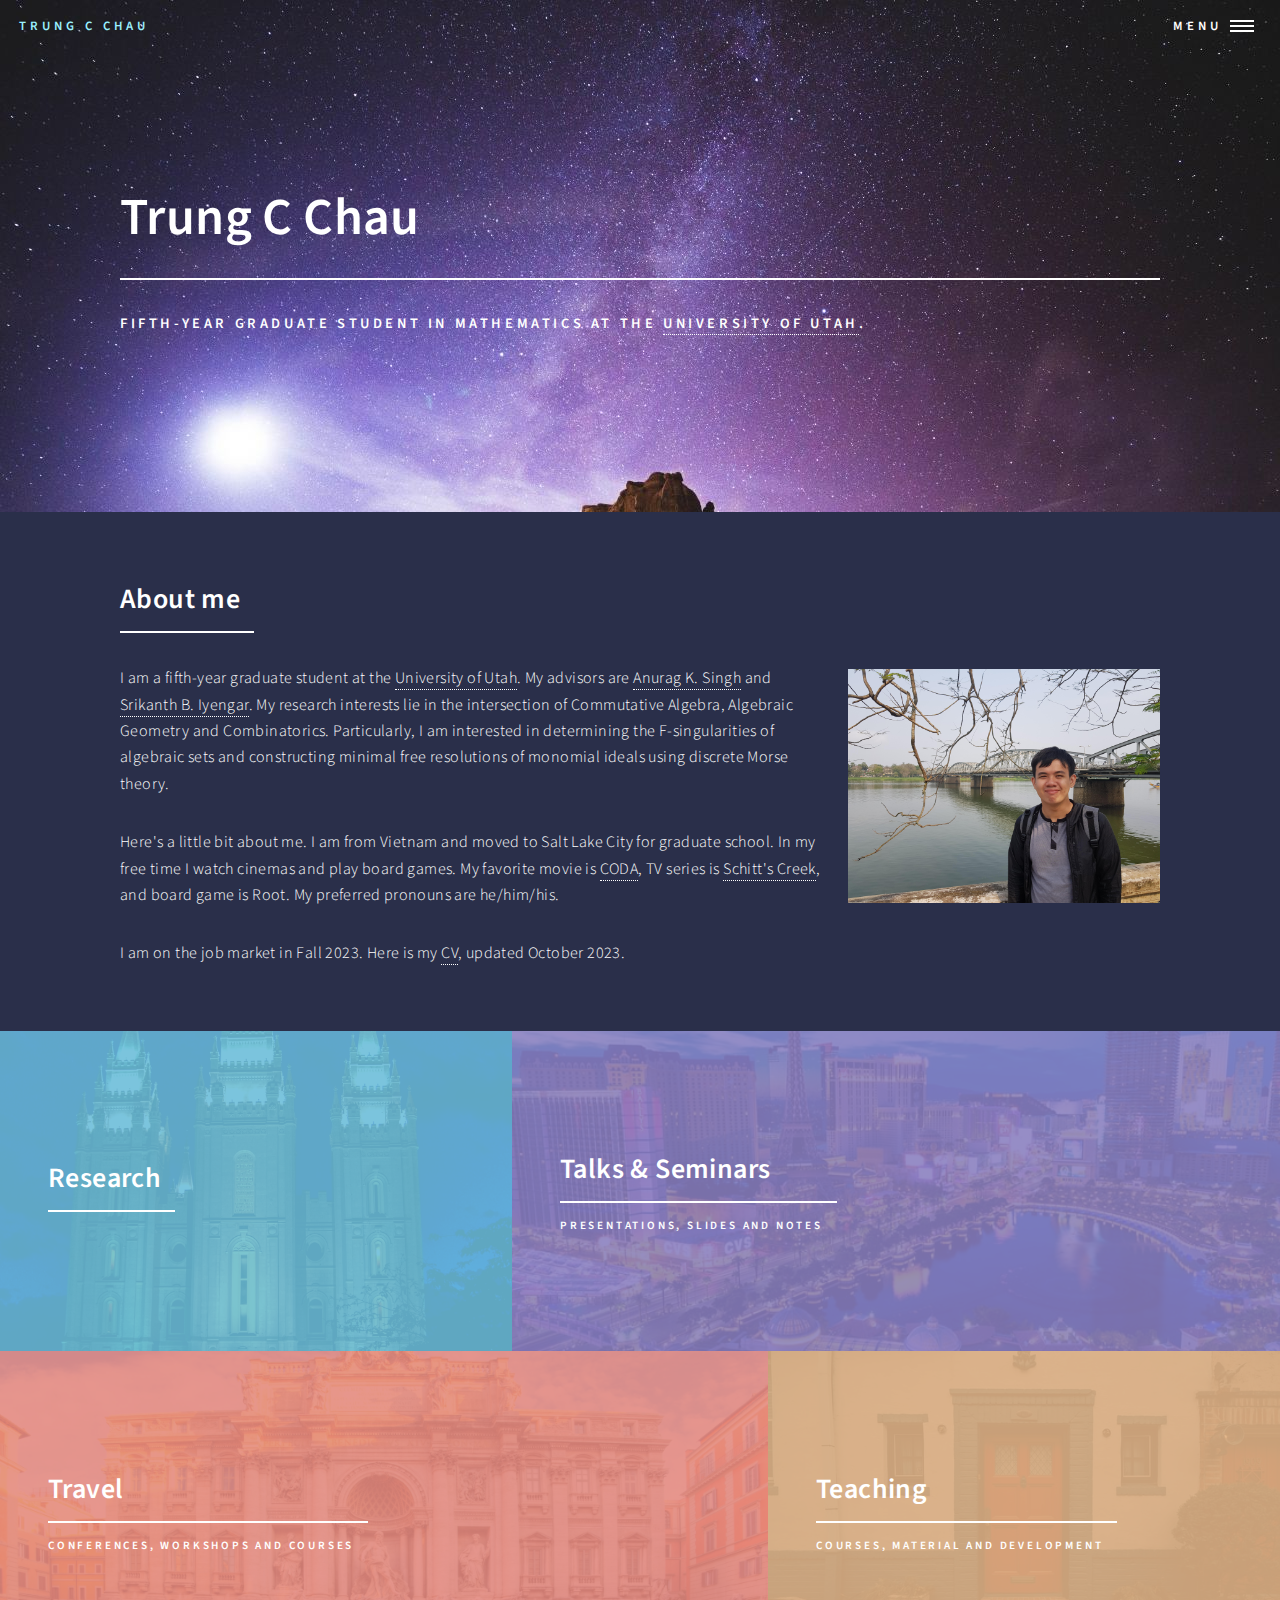
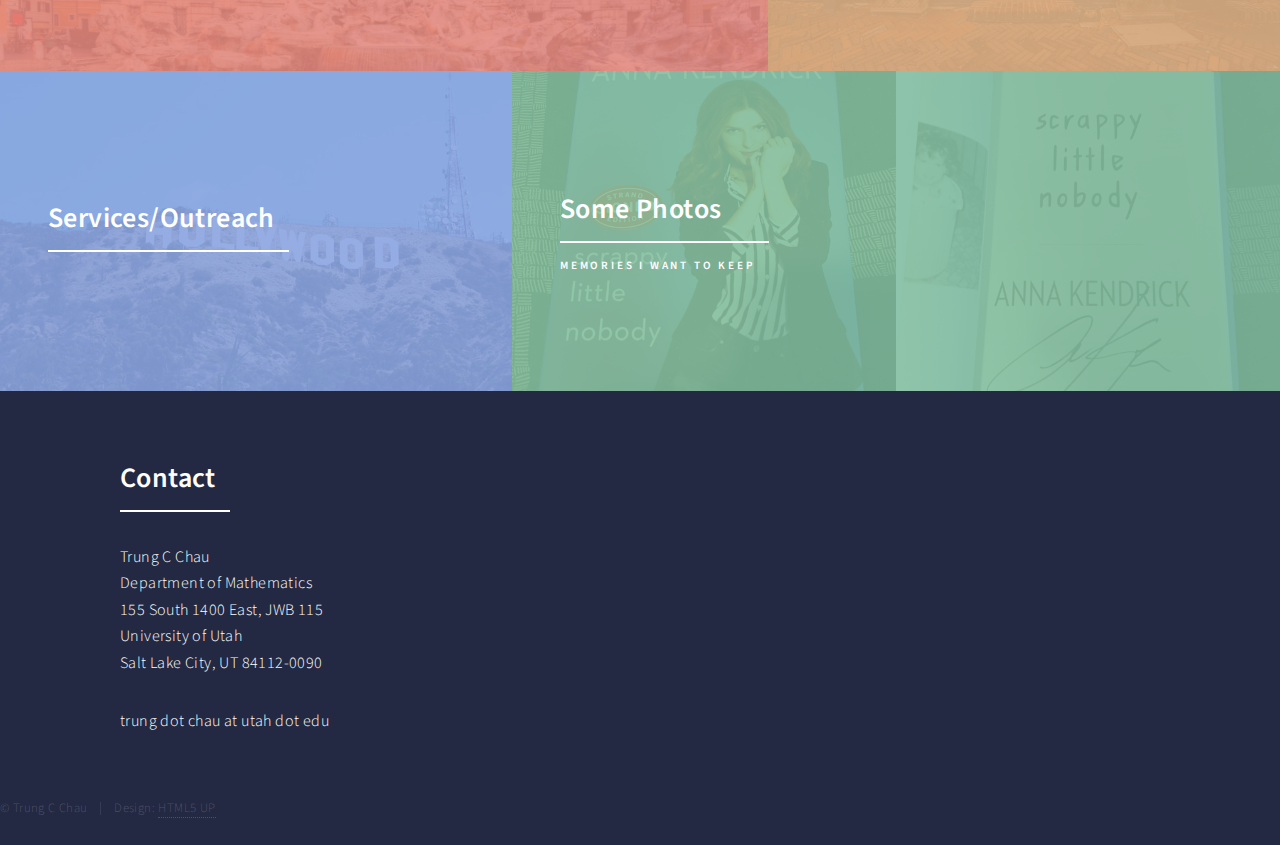
==== index.html @ 4a9779ac "added public_html" ====
<!DOCTYPE HTML>
<!--
	TRUNG C CHAU
	html5up.net | @ajlkn
	Free for personal and commercial use under the CCA 3.0 license (html5up.net/license)
-->
<html>
	<head>
		<title>Trung C Chau</title>
		<meta charset="utf-8" />
		<meta name="viewport" content="width=device-width, initial-scale=1, user-scalable=no" />
		<link rel="stylesheet" href="assets/css/main.css" />
		<noscript><link rel="stylesheet" href="assets/css/noscript.css" /></noscript>
	</head>
	<body class="is-preload">

		<!-- Wrapper -->
			<div id="wrapper">

				<!-- Header -->
					<header id="header" class="alt">
						<a href="index.html" class="logo">Trung C Chau</a>
						<nav>
							<a href="#menu">Menu</a>
						</nav>
					</header>

				<!-- Menu -->
					<nav id="menu">
						<ul class="links">
							<li><a href="index.html">About me</a></li>
							<li><a href="research.html">Research</a></li>
							<li><a href="talks.html">Talks & Seminars</a></li>
							<li><a href="travel.html">Travel</a></li>
							<li><a href="teaching.html">Teaching</a></li>
							<li><a href="services.html">Services/Outreach</a></li>
							<li><a href="life.html">Some Photos</a></li>
					</nav>

				<!-- Banner -->
				<!-- Note: The "styleN" class below should match that of the header element. -->
					<section id="banner">
						<div class="inner">
							<span class="image">
								<img src="images/banner.jpg" alt="" />
							</span>
							<header class="major">
								<h1>Trung C Chau</h1>
							</header>
							<div class="content">
								<p><strong>Fifth-year graduate student in Mathematics at the <a href="http://math.utah.edu">University of Utah</a></strong>.</p>
							</div>
						</div>
					</section>

				<!-- Main -->
					<div id="main">
						<!-- Two -->
							<section id="two">
								<div class="inner">
									<header class="major">
										<h2>About me</h2>
									</header>
											

<p><span class="image right"><img src="images/trung.jpg" alt="" /></span>I am a fifth-year graduate student at the <a href="http://www.math.utah.edu/">University of Utah</a>. My advisors are <a href="http://www.math.utah.edu/~singh">Anurag K. Singh</a> and <a href="http://www.math.utah.edu/~iyengar">Srikanth B. Iyengar</a>. My research interests lie in the intersection of Commutative Algebra, Algebraic Geometry and Combinatorics. Particularly, I am interested in determining the F-singularities of algebraic sets and constructing minimal free resolutions of monomial ideals using discrete Morse theory.
</p>

<p>Here's a little bit about me. I am from Vietnam and moved to Salt Lake City for graduate school. In my free time I watch cinemas and play board games. My favorite movie is <a href="https://www.imdb.com/title/tt10366460/?ref_=nv_sr_srsg_0_tt_8_nm_0_q_coda ">CODA</a>, TV series is <a href="https://www.imdb.com/title/tt3526078/?ref_=nv_sr_srsg_0_tt_5_nm_3_q_schitt">Schitt's Creek</a>, and board game is Root. My preferred pronouns are he/him/his. </p>

<p>I am on the job market in Fall 2023. Here is my <a href="files/CV.pdf">CV</a>, updated October 2023.	</p>

	

								</div>
							</section>

					</div>

						<!-- One -->
							<section id="one" class="tiles">

								<article>
									<span class="image">
										<img src="images/b2.jfif" alt="" />
									</span>
									<header class="major">
										<h3><a href="research.html" class="link">Research</a></h3>
										
									</header>
								</article>
								<article>
									<span class="image">
										<img src="images/vegas.jfif" alt="" />
									</span>
									<header class="major">
										<h3><a href="talks.html" class="link">Talks & Seminars</a></h3>
										<p>Presentations, Slides and Notes</p>
									</header>
								</article>
								<article>
									<span class="image">
										<img src="images/b1.jpg" alt="" />
									</span>
									<header class="major">
										<h3><a href="travel.html" class="link">Travel</a></h3>
										<p>Conferences, Workshops and Courses</p>
									</header>
								</article>
								<article>
									<span class="image">
										<img src="images/phila.jfif" alt="" />
									</span>
									<header class="major">
										<h3><a href="teaching.html" class="link">Teaching</a></h3>
										<p>Courses, Material and development</p>
									</header>
								</article>
								<article>
									<span class="image">
										<img src="images/hollywood.jfif" alt="" />
									</span>
									<header class="major">
										<h3><a href="services.html" class="link">Services/Outreach</a></h3>
										<p></p>
									</header>
								</article>
								<article>
									<span class="image">
										<img src="images/anna.jpg" alt="" />
									</span>
									<header class="major">
										<h3><a href="life.html" class="link">Some Photos</a></h3>
										<p>Memories I want to keep</p>
									</header>
								</article>
							</section>


				<!-- Contact -->
					<section id="two">
							<div class="inner">
								<header class="major">
									<h2>Contact</h2>
								</header>
								<p>Trung C Chau<br>Department of Mathematics<br>155 South 1400 East, JWB 115<br>University of Utah<br>Salt Lake City, UT 84112-0090</p><p>trung dot chau at utah dot edu</p>				
							</div>
					</section>

					</div>

				<!-- Footer -->
					<footer id="footer">
						<div class="inner">
							<ul class="copyright">
								<li>&copy; Trung C Chau</li><li>Design: <a href="https://html5up.net">HTML5 UP</a></li>
							</ul>
						</div>
					</footer>

			</div>

		<!-- Scripts -->
			<script src="assets/js/jquery.min.js"></script>
			<script src="assets/js/jquery.scrolly.min.js"></script>
			<script src="assets/js/jquery.scrollex.min.js"></script>
			<script src="assets/js/browser.min.js"></script>
			<script src="assets/js/breakpoints.min.js"></script>
			<script src="assets/js/util.js"></script>
			<script src="assets/js/main.js"></script>

	</body>
</html>
---- assets/css/main.css ----
@import url(fontawesome-all.min.css);
@import url("https://fonts.googleapis.com/css?family=Source+Sans+Pro:300,300italic,600,600italic");

/*
	Forty by HTML5 UP
	html5up.net | @ajlkn
	Free for personal and commercial use under the CCA 3.0 license (html5up.net/license)
*/

html, body, div, span, applet, object,
iframe, h1, h2, h3, h4, h5, h6, p, blockquote,
pre, a, abbr, acronym, address, big, cite,
code, del, dfn, em, img, ins, kbd, q, s, samp,
small, strike, strong, sub, sup, tt, var, b,
u, i, center, dl, dt, dd, ol, ul, li, fieldset,
form, label, legend, table, caption, tbody,
tfoot, thead, tr, th, td, article, aside,
canvas, details, embed, figure, figcaption,
footer, header, hgroup, menu, nav, output, ruby,
section, summary, time, mark, audio, video {
	margin: 0;
	padding: 0;
	border: 0;
	font-size: 100%;
	font: inherit;
	vertical-align: baseline;}

article, aside, details, figcaption, figure,
footer, header, hgroup, menu, nav, section {
	display: block;}

figure {
margin: 0 4em 0em 0em;
    text-align: center;
display: inline-block;

}

body {
	line-height: 1;
}

ol, ul {
	list-style: none;
}

blockquote, q {
	quotes: none;
}

	blockquote:before, blockquote:after, q:before, q:after {
		content: '';
		content: none;
	}

table {
	border-collapse: collapse;
	border-spacing: 0;
}

body {
	-webkit-text-size-adjust: none;
}

mark {
	background-color: transparent;
	color: inherit;
}

input::-moz-focus-inner {
	border: 0;
	padding: 0;
}

input, select, textarea {
	-moz-appearance: none;
	-webkit-appearance: none;
	-ms-appearance: none;
	appearance: none;
}

/* Basic */

	@-ms-viewport {
		width: device-width;
	}

	body {
		-ms-overflow-style: scrollbar;
	}

	@media screen and (max-width: 480px) {

		html, body {
			min-width: 320px;
		}

	}

	html {
		box-sizing: border-box;
	}

	*, *:before, *:after {
		box-sizing: inherit;
	}

	body {
		background: #242943;
	}

		body.is-preload *, body.is-preload *:before, body.is-preload *:after {
			-moz-animation: none !important;
			-webkit-animation: none !important;
			-ms-animation: none !important;
			animation: none !important;
			-moz-transition: none !important;
			-webkit-transition: none !important;
			-ms-transition: none !important;
			transition: none !important;
		}

/* Type */

	body, input, select, textarea {
		color: #ffffff;
		font-family: "Source Sans Pro", Helvetica, sans-serif;
		font-size: 17pt;
		font-weight: 300;
		letter-spacing: 0.025em;
		line-height: 1.65;
	}

		@media screen and (max-width: 1680px) {

			body, input, select, textarea {
				font-size: 14pt;
			}

		}

		@media screen and (max-width: 1280px) {

			body, input, select, textarea {
				font-size: 12pt;
			}

		}

		@media screen and (max-width: 360px) {

			body, input, select, textarea {
				font-size: 11pt;
			}

		}

	a {
		-moz-transition: color 0.2s ease-in-out, border-bottom-color 0.2s ease-in-out;
		-webkit-transition: color 0.2s ease-in-out, border-bottom-color 0.2s ease-in-out;
		-ms-transition: color 0.2s ease-in-out, border-bottom-color 0.2s ease-in-out;
		transition: color 0.2s ease-in-out, border-bottom-color 0.2s ease-in-out;
		border-bottom: dotted 1px;
		color: inherit;
		text-decoration: none;
	}

		a:hover {
			border-bottom-color: transparent;
			color: #9bf1ff !important;
		}

		a:active {
			color: #53e3fb !important;
		}

	strong, b {
		color: #ffffff;
		font-weight: 600;
	}

	em, i {
		font-style: italic;
	}

	p {
		margin: 0 0 2em 0;
	}

	h1, h2, h3, h4, h5, h6 {
		color: #ffffff;
		font-weight: 600;
		line-height: 1.65;
		margin: 0 0 1em 0;
	}

		h1 a, h2 a, h3 a, h4 a, h5 a, h6 a {
			color: inherit;
			border-bottom: 0;
		}

	h1 {
		font-size: 2.5em;
	}

	h2 {
		font-size: 1.75em;
	}

	h3 {
		font-size: 1.35em;
	}

	h4 {
		font-size: 1.1em;
	}

	h5 {
		font-size: 0.9em;
	}

	h6 {
		font-size: 0.7em;
	}

	@media screen and (max-width: 736px) {

		h1 {
			font-size: 2em;
		}

		h2 {
			font-size: 1.5em;
		}

		h3 {
			font-size: 1.25em;
		}

	}

	sub {
		font-size: 0.8em;
		position: relative;
		top: 0.5em;
	}

	sup {
		font-size: 0.8em;
		position: relative;
		top: -0.5em;
	}

	blockquote {
		border-left: solid 4px rgba(212, 212, 255, 0.1);
		font-style: italic;
		margin: 0 0 2em 0;
		padding: 0.5em 0 0.5em 2em;
	}

	code {
		background: rgba(212, 212, 255, 0.035);
		font-family: "Courier New", monospace;
		font-size: 0.9em;
		margin: 0 0.25em;
		padding: 0.25em 0.65em;
	}

	pre {
		-webkit-overflow-scrolling: touch;
		font-family: "Courier New", monospace;
		font-size: 0.9em;
		margin: 0 0 2em 0;
	}

		pre code {
			display: block;
			line-height: 1.75;
			padding: 1em 1.5em;
			overflow-x: auto;
		}

	hr {
		border: 0;
		border-bottom: solid 1px rgba(212, 212, 255, 0.1);
		margin: 2em 0;
	}

		hr.major {
			margin: 3em 0;
		}

	.align-left {
		text-align: left;
	}

	.align-center {
		text-align: center;
	}

	.align-right {
		text-align: right;
	}

/* Row */

	.row {
		display: flex;
		flex-wrap: wrap;
		box-sizing: border-box;
		align-items: stretch;
	}

		.row > * {
			box-sizing: border-box;
		}

		.row.gtr-uniform > * > :last-child {
			margin-bottom: 0;
		}

		.row.aln-left {
			justify-content: flex-start;
		}

		.row.aln-center {
			justify-content: center;
		}

		.row.aln-right {
			justify-content: flex-end;
		}

		.row.aln-top {
			align-items: flex-start;
		}

		.row.aln-middle {
			align-items: center;
		}

		.row.aln-bottom {
			align-items: flex-end;
		}

		.row > .imp {
			order: -1;
		}

		.row > .col-1 {
			width: 8.33333%;
		}

		.row > .off-1 {
			margin-left: 8.33333%;
		}

		.row > .col-2 {
			width: 16.66667%;
		}

		.row > .off-2 {
			margin-left: 16.66667%;
		}

		.row > .col-3 {
			width: 25%;
		}

		.row > .off-3 {
			margin-left: 25%;
		}

		.row > .col-4 {
			width: 33.33333%;
		}

		.row > .off-4 {
			margin-left: 33.33333%;
		}

		.row > .col-5 {
			width: 41.66667%;
		}

		.row > .off-5 {
			margin-left: 41.66667%;
		}

		.row > .col-6 {
			width: 50%;
		}

		.row > .off-6 {
			margin-left: 50%;
		}

		.row > .col-7 {
			width: 58.33333%;
		}

		.row > .off-7 {
			margin-left: 58.33333%;
		}

		.row > .col-8 {
			width: 66.66667%;
		}

		.row > .off-8 {
			margin-left: 66.66667%;
		}

		.row > .col-9 {
			width: 75%;
		}

		.row > .off-9 {
			margin-left: 75%;
		}

		.row > .col-10 {
			width: 83.33333%;
		}

		.row > .off-10 {
			margin-left: 83.33333%;
		}

		.row > .col-11 {
			width: 91.66667%;
		}

		.row > .off-11 {
			margin-left: 91.66667%;
		}

		.row > .col-12 {
			width: 100%;
		}

		.row > .off-12 {
			margin-left: 100%;
		}

		.row.gtr-0 {
			margin-top: 0;
			margin-left: 0em;
		}

			.row.gtr-0 > * {
				padding: 0 0 0 0em;
			}

			.row.gtr-0.gtr-uniform {
				margin-top: 0em;
			}

				.row.gtr-0.gtr-uniform > * {
					padding-top: 0em;
				}

		.row.gtr-25 {
			margin-top: 0;
			margin-left: -0.5em;
		}

			.row.gtr-25 > * {
				padding: 0 0 0 0.5em;
			}

			.row.gtr-25.gtr-uniform {
				margin-top: -0.5em;
			}

				.row.gtr-25.gtr-uniform > * {
					padding-top: 0.5em;
				}

		.row.gtr-50 {
			margin-top: 0;
			margin-left: -1em;
		}

			.row.gtr-50 > * {
				padding: 0 0 0 1em;
			}

			.row.gtr-50.gtr-uniform {
				margin-top: -1em;
			}

				.row.gtr-50.gtr-uniform > * {
					padding-top: 1em;
				}

		.row {
			margin-top: 0;
			margin-left: -2em;
		}

			.row > * {
				padding: 0 0 0 2em;
			}

			.row.gtr-uniform {
				margin-top: -2em;
			}

				.row.gtr-uniform > * {
					padding-top: 2em;
				}

		.row.gtr-150 {
			margin-top: 0;
			margin-left: -3em;
		}

			.row.gtr-150 > * {
				padding: 0 0 0 3em;
			}

			.row.gtr-150.gtr-uniform {
				margin-top: -3em;
			}

				.row.gtr-150.gtr-uniform > * {
					padding-top: 3em;
				}

		.row.gtr-200 {
			margin-top: 0;
			margin-left: -4em;
		}

			.row.gtr-200 > * {
				padding: 0 0 0 4em;
			}

			.row.gtr-200.gtr-uniform {
				margin-top: -4em;
			}

				.row.gtr-200.gtr-uniform > * {
					padding-top: 4em;
				}

		@media screen and (max-width: 1680px) {

			.row {
				display: flex;
				flex-wrap: wrap;
				box-sizing: border-box;
				align-items: stretch;
			}

				.row > * {
					box-sizing: border-box;
				}

				.row.gtr-uniform > * > :last-child {
					margin-bottom: 0;
				}

				.row.aln-left {
					justify-content: flex-start;
				}

				.row.aln-center {
					justify-content: center;
				}

				.row.aln-right {
					justify-content: flex-end;
				}

				.row.aln-top {
					align-items: flex-start;
				}

				.row.aln-middle {
					align-items: center;
				}

				.row.aln-bottom {
					align-items: flex-end;
				}

				.row > .imp-xlarge {
					order: -1;
				}

				.row > .col-1-xlarge {
					width: 8.33333%;
				}

				.row > .off-1-xlarge {
					margin-left: 8.33333%;
				}

				.row > .col-2-xlarge {
					width: 16.66667%;
				}

				.row > .off-2-xlarge {
					margin-left: 16.66667%;
				}

				.row > .col-3-xlarge {
					width: 25%;
				}

				.row > .off-3-xlarge {
					margin-left: 25%;
				}

				.row > .col-4-xlarge {
					width: 33.33333%;
				}

				.row > .off-4-xlarge {
					margin-left: 33.33333%;
				}

				.row > .col-5-xlarge {
					width: 41.66667%;
				}

				.row > .off-5-xlarge {
					margin-left: 41.66667%;
				}

				.row > .col-6-xlarge {
					width: 50%;
				}

				.row > .off-6-xlarge {
					margin-left: 50%;
				}

				.row > .col-7-xlarge {
					width: 58.33333%;
				}

				.row > .off-7-xlarge {
					margin-left: 58.33333%;
				}

				.row > .col-8-xlarge {
					width: 66.66667%;
				}

				.row > .off-8-xlarge {
					margin-left: 66.66667%;
				}

				.row > .col-9-xlarge {
					width: 75%;
				}

				.row > .off-9-xlarge {
					margin-left: 75%;
				}

				.row > .col-10-xlarge {
					width: 83.33333%;
				}

				.row > .off-10-xlarge {
					margin-left: 83.33333%;
				}

				.row > .col-11-xlarge {
					width: 91.66667%;
				}

				.row > .off-11-xlarge {
					margin-left: 91.66667%;
				}

				.row > .col-12-xlarge {
					width: 100%;
				}

				.row > .off-12-xlarge {
					margin-left: 100%;
				}

				.row.gtr-0 {
					margin-top: 0;
					margin-left: 0em;
				}

					.row.gtr-0 > * {
						padding: 0 0 0 0em;
					}

					.row.gtr-0.gtr-uniform {
						margin-top: 0em;
					}

						.row.gtr-0.gtr-uniform > * {
							padding-top: 0em;
						}

				.row.gtr-25 {
					margin-top: 0;
					margin-left: -0.5em;
				}

					.row.gtr-25 > * {
						padding: 0 0 0 0.5em;
					}

					.row.gtr-25.gtr-uniform {
						margin-top: -0.5em;
					}

						.row.gtr-25.gtr-uniform > * {
							padding-top: 0.5em;
						}

				.row.gtr-50 {
					margin-top: 0;
					margin-left: -1em;
				}

					.row.gtr-50 > * {
						padding: 0 0 0 1em;
					}

					.row.gtr-50.gtr-uniform {
						margin-top: -1em;
					}

						.row.gtr-50.gtr-uniform > * {
							padding-top: 1em;
						}

				.row {
					margin-top: 0;
					margin-left: -2em;
				}

					.row > * {
						padding: 0 0 0 2em;
					}

					.row.gtr-uniform {
						margin-top: -2em;
					}

						.row.gtr-uniform > * {
							padding-top: 2em;
						}

				.row.gtr-150 {
					margin-top: 0;
					margin-left: -3em;
				}

					.row.gtr-150 > * {
						padding: 0 0 0 3em;
					}

					.row.gtr-150.gtr-uniform {
						margin-top: -3em;
					}

						.row.gtr-150.gtr-uniform > * {
							padding-top: 3em;
						}

				.row.gtr-200 {
					margin-top: 0;
					margin-left: -4em;
				}

					.row.gtr-200 > * {
						padding: 0 0 0 4em;
					}

					.row.gtr-200.gtr-uniform {
						margin-top: -4em;
					}

						.row.gtr-200.gtr-uniform > * {
							padding-top: 4em;
						}

		}

		@media screen and (max-width: 1280px) {

			.row {
				display: flex;
				flex-wrap: wrap;
				box-sizing: border-box;
				align-items: stretch;
			}

				.row > * {
					box-sizing: border-box;
				}

				.row.gtr-uniform > * > :last-child {
					margin-bottom: 0;
				}

				.row.aln-left {
					justify-content: flex-start;
				}

				.row.aln-center {
					justify-content: center;
				}

				.row.aln-right {
					justify-content: flex-end;
				}

				.row.aln-top {
					align-items: flex-start;
				}

				.row.aln-middle {
					align-items: center;
				}

				.row.aln-bottom {
					align-items: flex-end;
				}

				.row > .imp-large {
					order: -1;
				}

				.row > .col-1-large {
					width: 8.33333%;
				}

				.row > .off-1-large {
					margin-left: 8.33333%;
				}

				.row > .col-2-large {
					width: 16.66667%;
				}

				.row > .off-2-large {
					margin-left: 16.66667%;
				}

				.row > .col-3-large {
					width: 25%;
				}

				.row > .off-3-large {
					margin-left: 25%;
				}

				.row > .col-4-large {
					width: 33.33333%;
				}

				.row > .off-4-large {
					margin-left: 33.33333%;
				}

				.row > .col-5-large {
					width: 41.66667%;
				}

				.row > .off-5-large {
					margin-left: 41.66667%;
				}

				.row > .col-6-large {
					width: 50%;
				}

				.row > .off-6-large {
					margin-left: 50%;
				}

				.row > .col-7-large {
					width: 58.33333%;
				}

				.row > .off-7-large {
					margin-left: 58.33333%;
				}

				.row > .col-8-large {
					width: 66.66667%;
				}

				.row > .off-8-large {
					margin-left: 66.66667%;
				}

				.row > .col-9-large {
					width: 75%;
				}

				.row > .off-9-large {
					margin-left: 75%;
				}

				.row > .col-10-large {
					width: 83.33333%;
				}

				.row > .off-10-large {
					margin-left: 83.33333%;
				}

				.row > .col-11-large {
					width: 91.66667%;
				}

				.row > .off-11-large {
					margin-left: 91.66667%;
				}

				.row > .col-12-large {
					width: 100%;
				}

				.row > .off-12-large {
					margin-left: 100%;
				}

				.row.gtr-0 {
					margin-top: 0;
					margin-left: 0em;
				}

					.row.gtr-0 > * {
						padding: 0 0 0 0em;
					}

					.row.gtr-0.gtr-uniform {
						margin-top: 0em;
					}

						.row.gtr-0.gtr-uniform > * {
							padding-top: 0em;
						}

				.row.gtr-25 {
					margin-top: 0;
					margin-left: -0.375em;
				}

					.row.gtr-25 > * {
						padding: 0 0 0 0.375em;
					}

					.row.gtr-25.gtr-uniform {
						margin-top: -0.375em;
					}

						.row.gtr-25.gtr-uniform > * {
							padding-top: 0.375em;
						}

				.row.gtr-50 {
					margin-top: 0;
					margin-left: -0.75em;
				}

					.row.gtr-50 > * {
						padding: 0 0 0 0.75em;
					}

					.row.gtr-50.gtr-uniform {
						margin-top: -0.75em;
					}

						.row.gtr-50.gtr-uniform > * {
							padding-top: 0.75em;
						}

				.row {
					margin-top: 0;
					margin-left: -1.5em;
				}

					.row > * {
						padding: 0 0 0 1.5em;
					}

					.row.gtr-uniform {
						margin-top: -1.5em;
					}

						.row.gtr-uniform > * {
							padding-top: 1.5em;
						}

				.row.gtr-150 {
					margin-top: 0;
					margin-left: -2.25em;
				}

					.row.gtr-150 > * {
						padding: 0 0 0 2.25em;
					}

					.row.gtr-150.gtr-uniform {
						margin-top: -2.25em;
					}

						.row.gtr-150.gtr-uniform > * {
							padding-top: 2.25em;
						}

				.row.gtr-200 {
					margin-top: 0;
					margin-left: -3em;
				}

					.row.gtr-200 > * {
						padding: 0 0 0 3em;
					}

					.row.gtr-200.gtr-uniform {
						margin-top: -3em;
					}

						.row.gtr-200.gtr-uniform > * {
							padding-top: 3em;
						}

		}

		@media screen and (max-width: 980px) {

			.row {
				display: flex;
				flex-wrap: wrap;
				box-sizing: border-box;
				align-items: stretch;
			}

				.row > * {
					box-sizing: border-box;
				}

				.row.gtr-uniform > * > :last-child {
					margin-bottom: 0;
				}

				.row.aln-left {
					justify-content: flex-start;
				}

				.row.aln-center {
					justify-content: center;
				}

				.row.aln-right {
					justify-content: flex-end;
				}

				.row.aln-top {
					align-items: flex-start;
				}

				.row.aln-middle {
					align-items: center;
				}

				.row.aln-bottom {
					align-items: flex-end;
				}

				.row > .imp-medium {
					order: -1;
				}

				.row > .col-1-medium {
					width: 8.33333%;
				}

				.row > .off-1-medium {
					margin-left: 8.33333%;
				}

				.row > .col-2-medium {
					width: 16.66667%;
				}

				.row > .off-2-medium {
					margin-left: 16.66667%;
				}

				.row > .col-3-medium {
					width: 25%;
				}

				.row > .off-3-medium {
					margin-left: 25%;
				}

				.row > .col-4-medium {
					width: 33.33333%;
				}

				.row > .off-4-medium {
					margin-left: 33.33333%;
				}

				.row > .col-5-medium {
					width: 41.66667%;
				}

				.row > .off-5-medium {
					margin-left: 41.66667%;
				}

				.row > .col-6-medium {
					width: 50%;
				}

				.row > .off-6-medium {
					margin-left: 50%;
				}

				.row > .col-7-medium {
					width: 58.33333%;
				}

				.row > .off-7-medium {
					margin-left: 58.33333%;
				}

				.row > .col-8-medium {
					width: 66.66667%;
				}

				.row > .off-8-medium {
					margin-left: 66.66667%;
				}

				.row > .col-9-medium {
					width: 75%;
				}

				.row > .off-9-medium {
					margin-left: 75%;
				}

				.row > .col-10-medium {
					width: 83.33333%;
				}

				.row > .off-10-medium {
					margin-left: 83.33333%;
				}

				.row > .col-11-medium {
					width: 91.66667%;
				}

				.row > .off-11-medium {
					margin-left: 91.66667%;
				}

				.row > .col-12-medium {
					width: 100%;
				}

				.row > .off-12-medium {
					margin-left: 100%;
				}

				.row.gtr-0 {
					margin-top: 0;
					margin-left: 0em;
				}

					.row.gtr-0 > * {
						padding: 0 0 0 0em;
					}

					.row.gtr-0.gtr-uniform {
						margin-top: 0em;
					}

						.row.gtr-0.gtr-uniform > * {
							padding-top: 0em;
						}

				.row.gtr-25 {
					margin-top: 0;
					margin-left: -0.375em;
				}

					.row.gtr-25 > * {
						padding: 0 0 0 0.375em;
					}

					.row.gtr-25.gtr-uniform {
						margin-top: -0.375em;
					}

						.row.gtr-25.gtr-uniform > * {
							padding-top: 0.375em;
						}

				.row.gtr-50 {
					margin-top: 0;
					margin-left: -0.75em;
				}

					.row.gtr-50 > * {
						padding: 0 0 0 0.75em;
					}

					.row.gtr-50.gtr-uniform {
						margin-top: -0.75em;
					}

						.row.gtr-50.gtr-uniform > * {
							padding-top: 0.75em;
						}

				.row {
					margin-top: 0;
					margin-left: -1.5em;
				}

					.row > * {
						padding: 0 0 0 1.5em;
					}

					.row.gtr-uniform {
						margin-top: -1.5em;
					}

						.row.gtr-uniform > * {
							padding-top: 1.5em;
						}

				.row.gtr-150 {
					margin-top: 0;
					margin-left: -2.25em;
				}

					.row.gtr-150 > * {
						padding: 0 0 0 2.25em;
					}

					.row.gtr-150.gtr-uniform {
						margin-top: -2.25em;
					}

						.row.gtr-150.gtr-uniform > * {
							padding-top: 2.25em;
						}

				.row.gtr-200 {
					margin-top: 0;
					margin-left: -3em;
				}

					.row.gtr-200 > * {
						padding: 0 0 0 3em;
					}

					.row.gtr-200.gtr-uniform {
						margin-top: -3em;
					}

						.row.gtr-200.gtr-uniform > * {
							padding-top: 3em;
						}

		}

		@media screen and (max-width: 736px) {

			.row {
				display: flex;
				flex-wrap: wrap;
				box-sizing: border-box;
				align-items: stretch;
			}

				.row > * {
					box-sizing: border-box;
				}

				.row.gtr-uniform > * > :last-child {
					margin-bottom: 0;
				}

				.row.aln-left {
					justify-content: flex-start;
				}

				.row.aln-center {
					justify-content: center;
				}

				.row.aln-right {
					justify-content: flex-end;
				}

				.row.aln-top {
					align-items: flex-start;
				}

				.row.aln-middle {
					align-items: center;
				}

				.row.aln-bottom {
					align-items: flex-end;
				}

				.row > .imp-small {
					order: -1;
				}

				.row > .col-1-small {
					width: 8.33333%;
				}

				.row > .off-1-small {
					margin-left: 8.33333%;
				}

				.row > .col-2-small {
					width: 16.66667%;
				}

				.row > .off-2-small {
					margin-left: 16.66667%;
				}

				.row > .col-3-small {
					width: 25%;
				}

				.row > .off-3-small {
					margin-left: 25%;
				}

				.row > .col-4-small {
					width: 33.33333%;
				}

				.row > .off-4-small {
					margin-left: 33.33333%;
				}

				.row > .col-5-small {
					width: 41.66667%;
				}

				.row > .off-5-small {
					margin-left: 41.66667%;
				}

				.row > .col-6-small {
					width: 50%;
				}

				.row > .off-6-small {
					margin-left: 50%;
				}

				.row > .col-7-small {
					width: 58.33333%;
				}

				.row > .off-7-small {
					margin-left: 58.33333%;
				}

				.row > .col-8-small {
					width: 66.66667%;
				}

				.row > .off-8-small {
					margin-left: 66.66667%;
				}

				.row > .col-9-small {
					width: 75%;
				}

				.row > .off-9-small {
					margin-left: 75%;
				}

				.row > .col-10-small {
					width: 83.33333%;
				}

				.row > .off-10-small {
					margin-left: 83.33333%;
				}

				.row > .col-11-small {
					width: 91.66667%;
				}

				.row > .off-11-small {
					margin-left: 91.66667%;
				}

				.row > .col-12-small {
					width: 100%;
				}

				.row > .off-12-small {
					margin-left: 100%;
				}

				.row.gtr-0 {
					margin-top: 0;
					margin-left: 0em;
				}

					.row.gtr-0 > * {
						padding: 0 0 0 0em;
					}

					.row.gtr-0.gtr-uniform {
						margin-top: 0em;
					}

						.row.gtr-0.gtr-uniform > * {
							padding-top: 0em;
						}

				.row.gtr-25 {
					margin-top: 0;
					margin-left: -0.3125em;
				}

					.row.gtr-25 > * {
						padding: 0 0 0 0.3125em;
					}

					.row.gtr-25.gtr-uniform {
						margin-top: -0.3125em;
					}

						.row.gtr-25.gtr-uniform > * {
							padding-top: 0.3125em;
						}

				.row.gtr-50 {
					margin-top: 0;
					margin-left: -0.625em;
				}

					.row.gtr-50 > * {
						padding: 0 0 0 0.625em;
					}

					.row.gtr-50.gtr-uniform {
						margin-top: -0.625em;
					}

						.row.gtr-50.gtr-uniform > * {
							padding-top: 0.625em;
						}

				.row {
					margin-top: 0;
					margin-left: -1.25em;
				}

					.row > * {
						padding: 0 0 0 1.25em;
					}

					.row.gtr-uniform {
						margin-top: -1.25em;
					}

						.row.gtr-uniform > * {
							padding-top: 1.25em;
						}

				.row.gtr-150 {
					margin-top: 0;
					margin-left: -1.875em;
				}

					.row.gtr-150 > * {
						padding: 0 0 0 1.875em;
					}

					.row.gtr-150.gtr-uniform {
						margin-top: -1.875em;
					}

						.row.gtr-150.gtr-uniform > * {
							padding-top: 1.875em;
						}

				.row.gtr-200 {
					margin-top: 0;
					margin-left: -2.5em;
				}

					.row.gtr-200 > * {
						padding: 0 0 0 2.5em;
					}

					.row.gtr-200.gtr-uniform {
						margin-top: -2.5em;
					}

						.row.gtr-200.gtr-uniform > * {
							padding-top: 2.5em;
						}

		}

		@media screen and (max-width: 480px) {

			.row {
				display: flex;
				flex-wrap: wrap;
				box-sizing: border-box;
				align-items: stretch;
			}

				.row > * {
					box-sizing: border-box;
				}

				.row.gtr-uniform > * > :last-child {
					margin-bottom: 0;
				}

				.row.aln-left {
					justify-content: flex-start;
				}

				.row.aln-center {
					justify-content: center;
				}

				.row.aln-right {
					justify-content: flex-end;
				}

				.row.aln-top {
					align-items: flex-start;
				}

				.row.aln-middle {
					align-items: center;
				}

				.row.aln-bottom {
					align-items: flex-end;
				}

				.row > .imp-xsmall {
					order: -1;
				}

				.row > .col-1-xsmall {
					width: 8.33333%;
				}

				.row > .off-1-xsmall {
					margin-left: 8.33333%;
				}

				.row > .col-2-xsmall {
					width: 16.66667%;
				}

				.row > .off-2-xsmall {
					margin-left: 16.66667%;
				}

				.row > .col-3-xsmall {
					width: 25%;
				}

				.row > .off-3-xsmall {
					margin-left: 25%;
				}

				.row > .col-4-xsmall {
					width: 33.33333%;
				}

				.row > .off-4-xsmall {
					margin-left: 33.33333%;
				}

				.row > .col-5-xsmall {
					width: 41.66667%;
				}

				.row > .off-5-xsmall {
					margin-left: 41.66667%;
				}

				.row > .col-6-xsmall {
					width: 50%;
				}

				.row > .off-6-xsmall {
					margin-left: 50%;
				}

				.row > .col-7-xsmall {
					width: 58.33333%;
				}

				.row > .off-7-xsmall {
					margin-left: 58.33333%;
				}

				.row > .col-8-xsmall {
					width: 66.66667%;
				}

				.row > .off-8-xsmall {
					margin-left: 66.66667%;
				}

				.row > .col-9-xsmall {
					width: 75%;
				}

				.row > .off-9-xsmall {
					margin-left: 75%;
				}

				.row > .col-10-xsmall {
					width: 83.33333%;
				}

				.row > .off-10-xsmall {
					margin-left: 83.33333%;
				}

				.row > .col-11-xsmall {
					width: 91.66667%;
				}

				.row > .off-11-xsmall {
					margin-left: 91.66667%;
				}

				.row > .col-12-xsmall {
					width: 100%;
				}

				.row > .off-12-xsmall {
					margin-left: 100%;
				}

				.row.gtr-0 {
					margin-top: 0;
					margin-left: 0em;
				}

					.row.gtr-0 > * {
						padding: 0 0 0 0em;
					}

					.row.gtr-0.gtr-uniform {
						margin-top: 0em;
					}

						.row.gtr-0.gtr-uniform > * {
							padding-top: 0em;
						}

				.row.gtr-25 {
					margin-top: 0;
					margin-left: -0.3125em;
				}

					.row.gtr-25 > * {
						padding: 0 0 0 0.3125em;
					}

					.row.gtr-25.gtr-uniform {
						margin-top: -0.3125em;
					}

						.row.gtr-25.gtr-uniform > * {
							padding-top: 0.3125em;
						}

				.row.gtr-50 {
					margin-top: 0;
					margin-left: -0.625em;
				}

					.row.gtr-50 > * {
						padding: 0 0 0 0.625em;
					}

					.row.gtr-50.gtr-uniform {
						margin-top: -0.625em;
					}

						.row.gtr-50.gtr-uniform > * {
							padding-top: 0.625em;
						}

				.row {
					margin-top: 0;
					margin-left: -1.25em;
				}

					.row > * {
						padding: 0 0 0 1.25em;
					}

					.row.gtr-uniform {
						margin-top: -1.25em;
					}

						.row.gtr-uniform > * {
							padding-top: 1.25em;
						}

				.row.gtr-150 {
					margin-top: 0;
					margin-left: -1.875em;
				}

					.row.gtr-150 > * {
						padding: 0 0 0 1.875em;
					}

					.row.gtr-150.gtr-uniform {
						margin-top: -1.875em;
					}

						.row.gtr-150.gtr-uniform > * {
							padding-top: 1.875em;
						}

				.row.gtr-200 {
					margin-top: 0;
					margin-left: -2.5em;
				}

					.row.gtr-200 > * {
						padding: 0 0 0 2.5em;
					}

					.row.gtr-200.gtr-uniform {
						margin-top: -2.5em;
					}

						.row.gtr-200.gtr-uniform > * {
							padding-top: 2.5em;
						}

		}

/* Section/Article */

	section.special, article.special {
		text-align: center;
	}

	header.major {
		width: -moz-max-content;
		width: -webkit-max-content;
		width: -ms-max-content;
		width: max-content;
		margin-bottom: 2em;
	}

		header.major > :first-child {
			margin-bottom: 0;
			width: calc(100% + 0.5em);
		}

			header.major > :first-child:after {
				content: '';
				background-color: #ffffff;
				display: block;
				height: 2px;
				margin: 0.325em 0 0.5em 0;
				width: 100%;
			}

		header.major > p {
			font-size: 0.7em;
			font-weight: 600;
			letter-spacing: 0.25em;
			margin-bottom: 0;
			text-transform: uppercase;
		}

		body.is-ie header.major > :first-child:after {
			max-width: 9em;
		}

		body.is-ie header.major > h1:after {
			max-width: 100% !important;
		}

	@media screen and (max-width: 736px) {

		header.major > p br {
			display: none;
		}

	}

/* Form */

	form {
		margin: 0 0 2em 0;
	}

		form > :last-child {
			margin-bottom: 0;
		}

		form > .fields {
			display: -moz-flex;
			display: -webkit-flex;
			display: -ms-flex;
			display: flex;
			-moz-flex-wrap: wrap;
			-webkit-flex-wrap: wrap;
			-ms-flex-wrap: wrap;
			flex-wrap: wrap;
			width: calc(100% + 3em);
			margin: -1.5em 0 2em -1.5em;
		}

			form > .fields > .field {
				-moz-flex-grow: 0;
				-webkit-flex-grow: 0;
				-ms-flex-grow: 0;
				flex-grow: 0;
				-moz-flex-shrink: 0;
				-webkit-flex-shrink: 0;
				-ms-flex-shrink: 0;
				flex-shrink: 0;
				padding: 1.5em 0 0 1.5em;
				width: calc(100% - 1.5em);
			}

				form > .fields > .field.half {
					width: calc(50% - 0.75em);
				}

				form > .fields > .field.third {
					width: calc(100%/3 - 0.5em);
				}

				form > .fields > .field.quarter {
					width: calc(25% - 0.375em);
				}

		@media screen and (max-width: 480px) {

			form > .fields {
				width: calc(100% + 3em);
				margin: -1.5em 0 2em -1.5em;
			}

				form > .fields > .field {
					padding: 1.5em 0 0 1.5em;
					width: calc(100% - 1.5em);
				}

					form > .fields > .field.half {
						width: calc(100% - 1.5em);
					}

					form > .fields > .field.third {
						width: calc(100% - 1.5em);
					}

					form > .fields > .field.quarter {
						width: calc(100% - 1.5em);
					}

		}

	label {
		color: #ffffff;
		display: block;
		font-size: 0.8em;
		font-weight: 600;
		letter-spacing: 0.25em;
		margin: 0 0 1em 0;
		text-transform: uppercase;
	}

	input[type="text"],
	input[type="password"],
	input[type="email"],
	input[type="tel"],
	input[type="search"],
	input[type="url"],
	select,
	textarea {
		-moz-appearance: none;
		-webkit-appearance: none;
		-ms-appearance: none;
		appearance: none;
		background: rgba(212, 212, 255, 0.035);
		border: none;
		border-radius: 0;
		color: inherit;
		display: block;
		outline: 0;
		padding: 0 1em;
		text-decoration: none;
		width: 100%;
	}

		input[type="text"]:invalid,
		input[type="password"]:invalid,
		input[type="email"]:invalid,
		input[type="tel"]:invalid,
		input[type="search"]:invalid,
		input[type="url"]:invalid,
		select:invalid,
		textarea:invalid {
			box-shadow: none;
		}

		input[type="text"]:focus,
		input[type="password"]:focus,
		input[type="email"]:focus,
		input[type="tel"]:focus,
		input[type="search"]:focus,
		input[type="url"]:focus,
		select:focus,
		textarea:focus {
			border-color: #9bf1ff;
			box-shadow: 0 0 0 2px #9bf1ff;
		}

	select {
		background-image: url("data:image/svg+xml;charset=utf8,%3Csvg xmlns='http://www.w3.org/2000/svg' width='40' height='40' preserveAspectRatio='none' viewBox='0 0 40 40'%3E%3Cpath d='M9.4,12.3l10.4,10.4l10.4-10.4c0.2-0.2,0.5-0.4,0.9-0.4c0.3,0,0.6,0.1,0.9,0.4l3.3,3.3c0.2,0.2,0.4,0.5,0.4,0.9 c0,0.4-0.1,0.6-0.4,0.9L20.7,31.9c-0.2,0.2-0.5,0.4-0.9,0.4c-0.3,0-0.6-0.1-0.9-0.4L4.3,17.3c-0.2-0.2-0.4-0.5-0.4-0.9 c0-0.4,0.1-0.6,0.4-0.9l3.3-3.3c0.2-0.2,0.5-0.4,0.9-0.4S9.1,12.1,9.4,12.3z' fill='rgba(212, 212, 255, 0.1)' /%3E%3C/svg%3E");
		background-size: 1.25rem;
		background-repeat: no-repeat;
		background-position: calc(100% - 1rem) center;
		height: 2.75em;
		padding-right: 2.75em;
		text-overflow: ellipsis;
	}

		select option {
			color: #ffffff;
			background: #242943;
		}

		select:focus::-ms-value {
			background-color: transparent;
		}

		select::-ms-expand {
			display: none;
		}

	input[type="text"],
	input[type="password"],
	input[type="email"],
	input[type="tel"],
	input[type="search"],
	input[type="url"],
	select {
		height: 2.75em;
	}

	textarea {
		padding: 0.75em 1em;
	}

	input[type="checkbox"],
	input[type="radio"] {
		-moz-appearance: none;
		-webkit-appearance: none;
		-ms-appearance: none;
		appearance: none;
		display: block;
		float: left;
		margin-right: -2em;
		opacity: 0;
		width: 1em;
		z-index: -1;
	}

		input[type="checkbox"] + label,
		input[type="radio"] + label {
			text-decoration: none;
			color: #ffffff;
			cursor: pointer;
			display: inline-block;
			font-weight: 300;
			padding-left: 2.65em;
			padding-right: 0.75em;
			position: relative;
		}

			input[type="checkbox"] + label:before,
			input[type="radio"] + label:before {
				-moz-osx-font-smoothing: grayscale;
				-webkit-font-smoothing: antialiased;
				display: inline-block;
				font-style: normal;
				font-variant: normal;
				text-rendering: auto;
				line-height: 1;
				text-transform: none !important;
				font-family: 'Font Awesome 5 Free';
				font-weight: 900;
			}

			input[type="checkbox"] + label:before,
			input[type="radio"] + label:before {
				background: rgba(212, 212, 255, 0.035);
				content: '';
				display: inline-block;
				font-size: 0.8em;
				height: 2.0625em;
				left: 0;
				letter-spacing: 0;
				line-height: 2.0625em;
				position: absolute;
				text-align: center;
				top: 0;
				width: 2.0625em;
			}

		input[type="checkbox"]:checked + label:before,
		input[type="radio"]:checked + label:before {
			background: #ffffff;
			border-color: #9bf1ff;
			content: '\f00c';
			color: #242943;
		}

		input[type="checkbox"]:focus + label:before,
		input[type="radio"]:focus + label:before {
			box-shadow: 0 0 0 2px #9bf1ff;
		}

	input[type="radio"] + label:before {
		border-radius: 100%;
	}

	::-webkit-input-placeholder {
		color: rgba(244, 244, 255, 0.2) !important;
		opacity: 1.0;
	}

	:-moz-placeholder {
		color: rgba(244, 244, 255, 0.2) !important;
		opacity: 1.0;
	}

	::-moz-placeholder {
		color: rgba(244, 244, 255, 0.2) !important;
		opacity: 1.0;
	}

	:-ms-input-placeholder {
		color: rgba(244, 244, 255, 0.2) !important;
		opacity: 1.0;
	}

/* Box */

	.box {
		border: solid 1px rgba(212, 212, 255, 0.1);
		margin-bottom: 2em;
		padding: 1.5em;
	}

		.box > :last-child,
		.box > :last-child > :last-child,
		.box > :last-child > :last-child > :last-child {
			margin-bottom: 0;
		}

		.box.alt {
			border: 0;
			border-radius: 0;
			padding: 0;
		}

/* Icon */

	.icon {
		text-decoration: none;
		border-bottom: none;
		position: relative;
	}

		.icon:before {
			-moz-osx-font-smoothing: grayscale;
			-webkit-font-smoothing: antialiased;
			display: inline-block;
			font-style: normal;
			font-variant: normal;
			text-rendering: auto;
			line-height: 1;
			text-transform: none !important;
			font-family: 'Font Awesome 5 Free';
			font-weight: 400;
		}

		.icon > .label {
			display: none;
		}

		.icon:before {
			line-height: inherit;
		}

		.icon.solid:before {
			font-weight: 900;
		}

		.icon.brands:before {
			font-family: 'Font Awesome 5 Brands';
		}

		.icon.alt:before {
			background-color: #ffffff;
			border-radius: 100%;
			color: #242943;
			display: inline-block;
			height: 2em;
			line-height: 2em;
			text-align: center;
			width: 2em;
		}

	a.icon.alt:before {
		-moz-transition: background-color 0.2s ease-in-out;
		-webkit-transition: background-color 0.2s ease-in-out;
		-ms-transition: background-color 0.2s ease-in-out;
		transition: background-color 0.2s ease-in-out;
	}

	a.icon.alt:hover:before {
		background-color: #6fc3df;
	}

	a.icon.alt:active:before {
		background-color: #37a6cb;
	}

/* Image */

	.image {
		border: 0;
		display: inline-block;
		position: relative;
	}

		.image img {
			display: block;
		}

		.image.left, .image.right {
			max-width: 30%;
		}

			.image.left img, .image.right img {
				width: 100%;
			}

		.image.left {
			float: left;
			margin: 0 1.5em 1.25em 0;
			top: 0.25em;
		}

		.image.right {
			float: right;
			margin: 0 0 1.25em 1.5em;
			top: 0.25em;
		}

		.image.fit {
			display: block;
			margin: 0 0 2em 0;
			width: 100%;
		}

			.image.fit img {
				width: 100%;
			}

		.image.main {
			display: block;
			margin: 2.5em 0;
			width: 100%;
		}

			.image.main img {
				width: 100%;
			}

			@media screen and (max-width: 736px) {

				.image.main {
					margin: 1.5em 0;
				}

			}

/* List */

	ol {
		list-style: decimal;
		margin: 0 0 2em 0;
		padding-left: 1.25em;
	}

		ol li {
			padding-left: 0.25em;
		}

	ul {
		list-style: disc;
		margin: 0 0 2em 0;
		padding-left: 1em;
	}

		ul li {
			padding-left: 0.5em;
		}

		ul.alt {
			list-style: none;
			padding-left: 0;
		}

			ul.alt li {
				border-top: solid 1px rgba(212, 212, 255, 0.1);
				padding: 0.5em 0;
			}

				ul.alt li:first-child {
					border-top: 0;
					padding-top: 0;
				}

	dl {
		margin: 0 0 2em 0;
	}

		dl dt {
			display: block;
			font-weight: 600;
			margin: 0 0 -0.5em 0em;
		}

		dl dd {
			margin: 0.4em 0em 1em 2em;
		}

/* Actions */

	ul.actions {
		display: -moz-flex;
		display: -webkit-flex;
		display: -ms-flex;
		display: flex;
		cursor: default;
		list-style: none;
		margin-left: -1em;
		padding-left: 0;
	}

		ul.actions li {
			padding: 0 0 0 1em;
			vertical-align: middle;
		}

		ul.actions.special {
			-moz-justify-content: center;
			-webkit-justify-content: center;
			-ms-justify-content: center;
			justify-content: center;
			width: 100%;
			margin-left: 0;
		}

			ul.actions.special li:first-child {
				padding-left: 0;
			}

		ul.actions.stacked {
			-moz-flex-direction: column;
			-webkit-flex-direction: column;
			-ms-flex-direction: column;
			flex-direction: column;
			margin-left: 0;
		}

			ul.actions.stacked li {
				padding: 1.3em 0 0 0;
			}

				ul.actions.stacked li:first-child {
					padding-top: 0;
				}

		ul.actions.fit {
			width: calc(100% + 1em);
		}

			ul.actions.fit li {
				-moz-flex-grow: 1;
				-webkit-flex-grow: 1;
				-ms-flex-grow: 1;
				flex-grow: 1;
				-moz-flex-shrink: 1;
				-webkit-flex-shrink: 1;
				-ms-flex-shrink: 1;
				flex-shrink: 1;
				width: 100%;
			}

				ul.actions.fit li > * {
					width: 100%;
				}

			ul.actions.fit.stacked {
				width: 100%;
			}

/* Icons */

	ul.icons {
		cursor: default;
		list-style: none;
		padding-left: 0;
	}

		ul.icons li {
			display: inline-block;
			padding: 0 1em 0 0;
		}

			ul.icons li:last-child {
				padding-right: 0;
			}

		@media screen and (max-width: 736px) {

			ul.icons li {
				padding: 0 0.75em 0 0;
			}

		}

/* Pagination */

	ul.pagination {
		cursor: default;
		list-style: none;
		padding-left: 0;
	}

		ul.pagination li {
			display: inline-block;
			padding-left: 0;
			vertical-align: middle;
		}

			ul.pagination li > .page {
				-moz-transition: background-color 0.2s ease-in-out, color 0.2s ease-in-out;
				-webkit-transition: background-color 0.2s ease-in-out, color 0.2s ease-in-out;
				-ms-transition: background-color 0.2s ease-in-out, color 0.2s ease-in-out;
				transition: background-color 0.2s ease-in-out, color 0.2s ease-in-out;
				border-bottom: 0;
				display: inline-block;
				font-size: 0.8em;
				font-weight: 600;
				height: 1.5em;
				line-height: 1.5em;
				margin: 0 0.125em;
				min-width: 1.5em;
				padding: 0 0.5em;
				text-align: center;
			}

				ul.pagination li > .page.active {
					background-color: #ffffff;
					color: #242943;
				}

					ul.pagination li > .page.active:hover {
						background-color: #9bf1ff;
						color: #242943 !important;
					}

					ul.pagination li > .page.active:active {
						background-color: #53e3fb;
					}

			ul.pagination li:first-child {
				padding-right: 0.75em;
			}

			ul.pagination li:last-child {
				padding-left: 0.75em;
			}

		@media screen and (max-width: 480px) {

			ul.pagination li:nth-child(n+2):nth-last-child(n+2) {
				display: none;
			}

			ul.pagination li:first-child {
				padding-right: 0;
			}

		}

/* Table */

	.table-wrapper {
		-webkit-overflow-scrolling: touch;
		overflow-x: auto;
	}

	table {
		margin: 0 0 2em 0;
		width: 100%;
	}

		table tbody tr {
			border: solid 1px rgba(212, 212, 255, 0.1);
			border-left: 0;
			border-right: 0;
		}

			table tbody tr:nth-child(2n + 1) {
				background-color: rgba(212, 212, 255, 0.035);
			}

		table td {
			padding: 0.75em 0.75em;
		}

		table th {
			color: #ffffff;
			font-size: 0.9em;
			font-weight: 600;
			padding: 0 0.75em 0.75em 0.75em;
			text-align: left;
		}

		table thead {
			border-bottom: solid 2px rgba(212, 212, 255, 0.1);
		}

		table tfoot {
			border-top: solid 2px rgba(212, 212, 255, 0.1);
		}

		table.alt {
			border-collapse: separate;
		}

			table.alt tbody tr td {
				border: solid 1px rgba(212, 212, 255, 0.1);
				border-left-width: 0;
				border-top-width: 0;
			}

				table.alt tbody tr td:first-child {
					border-left-width: 1px;
				}

			table.alt tbody tr:first-child td {
				border-top-width: 1px;
			}

			table.alt thead {
				border-bottom: 0;
			}

			table.alt tfoot {
				border-top: 0;
			}

/* Button */

	input[type="submit"],
	input[type="reset"],
	input[type="button"],
	button,
	.button {
		-moz-appearance: none;
		-webkit-appearance: none;
		-ms-appearance: none;
		appearance: none;
		-moz-transition: background-color 0.2s ease-in-out, box-shadow 0.2s ease-in-out, color 0.2s ease-in-out;
		-webkit-transition: background-color 0.2s ease-in-out, box-shadow 0.2s ease-in-out, color 0.2s ease-in-out;
		-ms-transition: background-color 0.2s ease-in-out, box-shadow 0.2s ease-in-out, color 0.2s ease-in-out;
		transition: background-color 0.2s ease-in-out, box-shadow 0.2s ease-in-out, color 0.2s ease-in-out;
		background-color: transparent;
		border: 0;
		border-radius: 0;
		box-shadow: inset 0 0 0 2px #ffffff;
		color: #ffffff;
		cursor: pointer;
		display: inline-block;
		font-size: 0.8em;
		font-weight: 600;
		height: 3.5em;
		letter-spacing: 0.25em;
		line-height: 3.5em;
		padding: 0 1.75em;
		text-align: center;
		text-decoration: none;
		text-transform: uppercase;
		white-space: nowrap;
	}

		input[type="submit"]:hover, input[type="submit"]:active,
		input[type="reset"]:hover,
		input[type="reset"]:active,
		input[type="button"]:hover,
		input[type="button"]:active,
		button:hover,
		button:active,
		.button:hover,
		.button:active {
			box-shadow: inset 0 0 0 2px #9bf1ff;
			color: #9bf1ff;
		}

		input[type="submit"]:active,
		input[type="reset"]:active,
		input[type="button"]:active,
		button:active,
		.button:active {
			background-color: rgba(155, 241, 255, 0.1);
			box-shadow: inset 0 0 0 2px #53e3fb;
			color: #53e3fb;
		}

		input[type="submit"].icon:before,
		input[type="reset"].icon:before,
		input[type="button"].icon:before,
		button.icon:before,
		.button.icon:before {
			margin-right: 0.5em;
		}

		input[type="submit"].fit,
		input[type="reset"].fit,
		input[type="button"].fit,
		button.fit,
		.button.fit {
			width: 100%;
		}

		input[type="submit"].small,
		input[type="reset"].small,
		input[type="button"].small,
		button.small,
		.button.small {
			font-size: 0.6em;
		}

		input[type="submit"].large,
		input[type="reset"].large,
		input[type="button"].large,
		button.large,
		.button.large {
			font-size: 1.25em;
			height: 3em;
			line-height: 3em;
		}

		input[type="submit"].next,
		input[type="reset"].next,
		input[type="button"].next,
		button.next,
		.button.next {
			padding-right: 4.5em;
			position: relative;
		}

			input[type="submit"].next:before, input[type="submit"].next:after,
			input[type="reset"].next:before,
			input[type="reset"].next:after,
			input[type="button"].next:before,
			input[type="button"].next:after,
			button.next:before,
			button.next:after,
			.button.next:before,
			.button.next:after {
				-moz-transition: opacity 0.2s ease-in-out;
				-webkit-transition: opacity 0.2s ease-in-out;
				-ms-transition: opacity 0.2s ease-in-out;
				transition: opacity 0.2s ease-in-out;
				background-position: center right;
				background-repeat: no-repeat;
				background-size: 36px 24px;
				content: '';
				display: block;
				height: 100%;
				position: absolute;
				right: 1.5em;
				top: 0;
				vertical-align: middle;
				width: 36px;
			}

			input[type="submit"].next:before,
			input[type="reset"].next:before,
			input[type="button"].next:before,
			button.next:before,
			.button.next:before {
				background-image: url("data:image/svg+xml;charset=utf8,%3Csvg xmlns='http://www.w3.org/2000/svg' xmlns:xlink='http://www.w3.org/1999/xlink' width='36px' height='24px' viewBox='0 0 36 24' zoomAndPan='disable'%3E%3Cstyle%3Eline %7B stroke: %23ffffff%3B stroke-width: 2px%3B %7D%3C/style%3E%3Cline x1='0' y1='12' x2='34' y2='12' /%3E%3Cline x1='25' y1='4' x2='34' y2='12.5' /%3E%3Cline x1='25' y1='20' x2='34' y2='11.5' /%3E%3C/svg%3E");
			}

			input[type="submit"].next:after,
			input[type="reset"].next:after,
			input[type="button"].next:after,
			button.next:after,
			.button.next:after {
				background-image: url("data:image/svg+xml;charset=utf8,%3Csvg xmlns='http://www.w3.org/2000/svg' xmlns:xlink='http://www.w3.org/1999/xlink' width='36px' height='24px' viewBox='0 0 36 24' zoomAndPan='disable'%3E%3Cstyle%3Eline %7B stroke: %239bf1ff%3B stroke-width: 2px%3B %7D%3C/style%3E%3Cline x1='0' y1='12' x2='34' y2='12' /%3E%3Cline x1='25' y1='4' x2='34' y2='12.5' /%3E%3Cline x1='25' y1='20' x2='34' y2='11.5' /%3E%3C/svg%3E");
				opacity: 0;
				z-index: 1;
			}

			input[type="submit"].next:hover:after, input[type="submit"].next:active:after,
			input[type="reset"].next:hover:after,
			input[type="reset"].next:active:after,
			input[type="button"].next:hover:after,
			input[type="button"].next:active:after,
			button.next:hover:after,
			button.next:active:after,
			.button.next:hover:after,
			.button.next:active:after {
				opacity: 1;
			}

			@media screen and (max-width: 1280px) {

				input[type="submit"].next,
				input[type="reset"].next,
				input[type="button"].next,
				button.next,
				.button.next {
					padding-right: 5em;
				}

			}

		input[type="submit"].primary,
		input[type="reset"].primary,
		input[type="button"].primary,
		button.primary,
		.button.primary {
			background-color: #ffffff;
			box-shadow: none;
			color: #242943;
		}

			input[type="submit"].primary:hover, input[type="submit"].primary:active,
			input[type="reset"].primary:hover,
			input[type="reset"].primary:active,
			input[type="button"].primary:hover,
			input[type="button"].primary:active,
			button.primary:hover,
			button.primary:active,
			.button.primary:hover,
			.button.primary:active {
				background-color: #9bf1ff;
				color: #242943 !important;
			}

			input[type="submit"].primary:active,
			input[type="reset"].primary:active,
			input[type="button"].primary:active,
			button.primary:active,
			.button.primary:active {
				background-color: #53e3fb;
			}

		input[type="submit"].disabled, input[type="submit"]:disabled,
		input[type="reset"].disabled,
		input[type="reset"]:disabled,
		input[type="button"].disabled,
		input[type="button"]:disabled,
		button.disabled,
		button:disabled,
		.button.disabled,
		.button:disabled {
			pointer-events: none;
			cursor: default;
			opacity: 0.25;
		}

/* Tiles */

	.tiles {
		display: -moz-flex;
		display: -webkit-flex;
		display: -ms-flex;
		display: flex;
		-moz-flex-wrap: wrap;
		-webkit-flex-wrap: wrap;
		-ms-flex-wrap: wrap;
		flex-wrap: wrap;
		border-top: 0 !important;
	}

		.tiles + * {
			border-top: 0 !important;
		}

		.tiles article {
			-moz-align-items: center;
			-webkit-align-items: center;
			-ms-align-items: center;
			align-items: center;
			display: -moz-flex;
			display: -webkit-flex;
			display: -ms-flex;
			display: flex;
			-moz-transition: -moz-transform 0.25s ease, opacity 0.25s ease, -moz-filter 1s ease, -webkit-filter 1s ease;
			-webkit-transition: -webkit-transform 0.25s ease, opacity 0.25s ease, -webkit-filter 1s ease, -webkit-filter 1s ease;
			-ms-transition: -ms-transform 0.25s ease, opacity 0.25s ease, -ms-filter 1s ease, -webkit-filter 1s ease;
			transition: transform 0.25s ease, opacity 0.25s ease, filter 1s ease, -webkit-filter 1s ease;
			padding: 4em 4em 2em 4em ;
			background-position: center;
			background-repeat: no-repeat;
			background-size: cover;
			cursor: default;
			height: 40vh;
			max-height: 40em;
			min-height: 23em;
			overflow: hidden;
			position: relative;
			width: 40%;
		}

			.tiles article .image {
				display: none;
			}

			.tiles article header {
				position: relative;
				z-index: 3;
			}

			.tiles article h3 {
				font-size: 1.75em;
			}

				.tiles article h3 a:hover {
					color: inherit !important;
				}

			.tiles article .link.primary {
				border: 0;
				height: 100%;
				left: 0;
				position: absolute;
				top: 0;
				width: 100%;
				z-index: 4;
			}

			.tiles article:before {
				-moz-transition: opacity 0.5s ease;
				-webkit-transition: opacity 0.5s ease;
				-ms-transition: opacity 0.5s ease;
				transition: opacity 0.5s ease;
				bottom: 0;
				content: '';
				display: block;
				height: 100%;
				left: 0;
				opacity: 0.85;
				position: absolute;
				width: 100%;
				z-index: 2;
			}

			.tiles article:after {
				background-color: rgba(36, 41, 67, 0.25);
				content: '';
				display: block;
				height: 100%;
				left: 0;
				position: absolute;
				top: 0;
				width: 100%;
				z-index: 1;
			}

			.tiles article:hover:before {
				opacity: 0;
			}

			.tiles article.is-transitioning {
				-moz-transform: scale(0.95);
				-webkit-transform: scale(0.95);
				-ms-transform: scale(0.95);
				transform: scale(0.95);
				-moz-filter: blur(0.5em);
				-webkit-filter: blur(0.5em);
				-ms-filter: blur(0.5em);
				filter: blur(0.5em);
				opacity: 0;
			}

			.tiles article:nth-child(4n - 1), .tiles article:nth-child(4n - 2) {
				width: 60%;
			}

			.tiles article:nth-child(6n - 5):before {
				background-color: #6fc3df;
			}

			.tiles article:nth-child(6n - 4):before {
				background-color: #8d82c4;
			}

			.tiles article:nth-child(6n - 3):before {
				background-color: #ec8d81;
			}

			.tiles article:nth-child(6n - 2):before {
				background-color: #e7b788;
			}

			.tiles article:nth-child(6n - 1):before {
				background-color: #8ea9e8;
			}

			.tiles article:nth-child(6n):before {
				background-color: #87c5a4;
			}

		@media screen and (max-width: 1280px) {

			.tiles article {
				padding: 4em 3em 2em 3em ;
				height: 30vh;
				max-height: 30em;
				min-height: 20em;
			}

		}

		@media screen and (max-width: 980px) {

			.tiles article {
				width: 50% !important;
			}

		}

		@media screen and (max-width: 736px) {

			.tiles article {
				padding: 3em 1.5em 1em 1.5em ;
				height: 16em;
				max-height: none;
				min-height: 0;
			}

				.tiles article h3 {
					font-size: 1.5em;
				}

		}

		@media screen and (max-width: 480px) {

			.tiles {
				display: block;
			}

				.tiles article {
					height: 20em;
					width: 100% !important;
				}

		}

/* Contact Method */

	.contact-method {
		margin: 0 0 2em 0;
		padding-left: 3.25em;
		position: relative;
	}

		.contact-method .icon {
			left: 0;
			position: absolute;
			top: 0;
		}

		.contact-method h3 {
			margin: 0 0 0.5em 0;
		}

/* Spotlights */

	.spotlights {
		border-top: 0 !important;
	}

		.spotlights + * {
			border-top: 0 !important;
		}

		.spotlights > section {
			display: -moz-flex;
			display: -webkit-flex;
			display: -ms-flex;
			display: flex;
			-moz-flex-direction: row;
			-webkit-flex-direction: row;
			-ms-flex-direction: row;
			flex-direction: row;
			background-color: #2e3450;
		}

			.spotlights > section > .image {
				background-position: center center;
				background-size: cover;
				border-radius: 0;
				display: block;
				position: relative;
				width: 30%;
			}

				.spotlights > section > .image img {
					border-radius: 0;
					display: block;
					width: 100%;
				}

				.spotlights > section > .image:before {
					background: rgba(36, 41, 67, 0.9);
					content: '';
					display: block;
					height: 100%;
					left: 0;
					opacity: 0;
					position: absolute;
					top: 0;
					width: 100%;
				}

			.spotlights > section > .content {
				display: -moz-flex;
				display: -webkit-flex;
				display: -ms-flex;
				display: flex;
				-moz-flex-direction: column;
				-webkit-flex-direction: column;
				-ms-flex-direction: column;
				flex-direction: column;
				-moz-justify-content: center;
				-webkit-justify-content: center;
				-ms-justify-content: center;
				justify-content: center;
				-moz-align-items: center;
				-webkit-align-items: center;
				-ms-align-items: center;
				align-items: center;
				padding: 2em 3em 0.1em 3em ;
				width: 70%;
			}

				.spotlights > section > .content > .inner {
					margin: 0 auto;
					max-width: 100%;
					width: 65em;
				}

			.spotlights > section:nth-child(2n) {
				-moz-flex-direction: row-reverse;
				-webkit-flex-direction: row-reverse;
				-ms-flex-direction: row-reverse;
				flex-direction: row-reverse;
				background-color: #333856;
			}

				.spotlights > section:nth-child(2n) > .content {
					-moz-align-items: -moz-flex-end;
					-webkit-align-items: -webkit-flex-end;
					-ms-align-items: -ms-flex-end;
					align-items: flex-end;
				}

		@media screen and (max-width: 1680px) {

			.spotlights > section > .image {
				width: 40%;
			}

			.spotlights > section > .content {
				width: 60%;
			}

		}

		@media screen and (max-width: 1280px) {

			.spotlights > section > .image {
				width: 45%;
			}

			.spotlights > section > .content {
				width: 55%;
			}

		}

		@media screen and (max-width: 980px) {

			.spotlights > section {
				display: block;
			}

				.spotlights > section > .image {
					width: 100%;
				}

				.spotlights > section > .content {
					padding: 4em 3em 2em 3em ;
					width: 100%;
				}

		}

		@media screen and (max-width: 736px) {

			.spotlights > section > .content {
				padding: 3em 1.5em 1em 1.5em ;
			}

		}

/* Header */

	@-moz-keyframes reveal-header {
		0% {
			top: -4em;
			opacity: 0;
		}

		100% {
			top: 0;
			opacity: 1;
		}
	}

	@-webkit-keyframes reveal-header {
		0% {
			top: -4em;
			opacity: 0;
		}

		100% {
			top: 0;
			opacity: 1;
		}
	}

	@-ms-keyframes reveal-header {
		0% {
			top: -4em;
			opacity: 0;
		}

		100% {
			top: 0;
			opacity: 1;
		}
	}

	@keyframes reveal-header {
		0% {
			top: -4em;
			opacity: 0;
		}

		100% {
			top: 0;
			opacity: 1;
		}
	}

	#header {
		display: -moz-flex;
		display: -webkit-flex;
		display: -ms-flex;
		display: flex;
		background-color: #2a2f4a;
		box-shadow: 0 0 0.25em 0 rgba(0, 0, 0, 0.15);
		cursor: default;
		font-weight: 600;
		height: 3.25em;
		left: 0;
		letter-spacing: 0.25em;
		line-height: 3.25em;
		margin: 0;
		position: fixed;
		text-transform: uppercase;
		top: 0;
		width: 100%;
		z-index: 10000;
	}

		#header .logo {
			border: 0;
			display: inline-block;
			font-size: 0.8em;
			height: inherit;
			line-height: inherit;
			padding: 0 1.5em;
		}

			#header .logo strong {
				-moz-transition: background-color 0.2s ease-in-out, color 0.2s ease-in-out;
				-webkit-transition: background-color 0.2s ease-in-out, color 0.2s ease-in-out;
				-ms-transition: background-color 0.2s ease-in-out, color 0.2s ease-in-out;
				transition: background-color 0.2s ease-in-out, color 0.2s ease-in-out;
				background-color: #ffffff;
				color: #242943;
				display: inline-block;
				line-height: 1.65em;
				margin-right: 0.325em;
				padding: 0 0.125em 0 0.375em;
			}

			#header .logo:hover strong {
				background-color: #9bf1ff;
			}

			#header .logo:active strong {
				background-color: #53e3fb;
			}

		#header nav {
			display: -moz-flex;
			display: -webkit-flex;
			display: -ms-flex;
			display: flex;
			-moz-justify-content: -moz-flex-end;
			-webkit-justify-content: -webkit-flex-end;
			-ms-justify-content: -ms-flex-end;
			justify-content: flex-end;
			-moz-flex-grow: 1;
			-webkit-flex-grow: 1;
			-ms-flex-grow: 1;
			flex-grow: 1;
			height: inherit;
			line-height: inherit;
		}

			#header nav a {
				border: 0;
				display: block;
				font-size: 0.8em;
				height: inherit;
				line-height: inherit;
				padding: 0 0.75em;
				position: relative;
				vertical-align: middle;
			}

				#header nav a:last-child {
					padding-right: 1.5em;
				}

				#header nav a[href="#menu"] {
					padding-right: 3.325em !important;
				}

					#header nav a[href="#menu"]:before, #header nav a[href="#menu"]:after {
						background-image: url("data:image/svg+xml;charset=utf8,%3Csvg xmlns='http://www.w3.org/2000/svg' width='24' height='32' viewBox='0 0 24 32' preserveAspectRatio='none'%3E%3Cstyle%3Eline %7B stroke-width: 2px%3B stroke: %23ffffff%3B %7D%3C/style%3E%3Cline x1='0' y1='11' x2='24' y2='11' /%3E%3Cline x1='0' y1='21' x2='24' y2='21' /%3E%3Cline x1='0' y1='16' x2='24' y2='16' /%3E%3C/svg%3E");
						background-position: center;
						background-repeat: no-repeat;
						background-size: 24px 32px;
						content: '';
						display: block;
						height: 100%;
						position: absolute;
						right: 1.5em;
						top: 0;
						vertical-align: middle;
						width: 24px;
					}

					#header nav a[href="#menu"]:after {
						-moz-transition: opacity 0.2s ease-in-out;
						-webkit-transition: opacity 0.2s ease-in-out;
						-ms-transition: opacity 0.2s ease-in-out;
						transition: opacity 0.2s ease-in-out;
						background-image: url("data:image/svg+xml;charset=utf8,%3Csvg xmlns='http://www.w3.org/2000/svg' width='24' height='32' viewBox='0 0 24 32' preserveAspectRatio='none'%3E%3Cstyle%3Eline %7B stroke-width: 2px%3B stroke: %239bf1ff%3B %7D%3C/style%3E%3Cline x1='0' y1='11' x2='24' y2='11' /%3E%3Cline x1='0' y1='21' x2='24' y2='21' /%3E%3Cline x1='0' y1='16' x2='24' y2='16' /%3E%3C/svg%3E");
						opacity: 0;
						z-index: 1;
					}

					#header nav a[href="#menu"]:hover:after, #header nav a[href="#menu"]:active:after {
						opacity: 1;
					}

					#header nav a[href="#menu"]:last-child {
						padding-right: 3.875em !important;
					}

						#header nav a[href="#menu"]:last-child:before, #header nav a[href="#menu"]:last-child:after {
							right: 2em;
						}

		#header.reveal {
			-moz-animation: reveal-header 0.35s ease;
			-webkit-animation: reveal-header 0.35s ease;
			-ms-animation: reveal-header 0.35s ease;
			animation: reveal-header 0.35s ease;
		}

		#header.alt {
			-moz-transition: opacity 2.5s ease;
			-webkit-transition: opacity 2.5s ease;
			-ms-transition: opacity 2.5s ease;
			transition: opacity 2.5s ease;
			-moz-transition-delay: 0.75s;
			-webkit-transition-delay: 0.75s;
			-ms-transition-delay: 0.75s;
			transition-delay: 0.75s;
			-moz-animation: none;
			-webkit-animation: none;
			-ms-animation: none;
			animation: none;
			background-color: transparent;
			box-shadow: none;
			position: absolute;
		}

			#header.alt.style1 .logo strong {
				color: #6fc3df;
			}

			#header.alt.style2 .logo strong {
				color: #8d82c4;
			}

			#header.alt.style3 .logo strong {
				color: #ec8d81;
			}

			#header.alt.style4 .logo strong {
				color: #e7b788;
			}

			#header.alt.style5 .logo strong {
				color: #8ea9e8;
			}

			#header.alt.style6 .logo strong {
				color: #87c5a4;
			}

		body.is-preload #header.alt {
			opacity: 0;
		}

		@media screen and (max-width: 1680px) {

			#header nav a[href="#menu"] {
				padding-right: 3.75em !important;
			}

				#header nav a[href="#menu"]:last-child {
					padding-right: 4.25em !important;
				}

		}

		@media screen and (max-width: 1280px) {

			#header nav a[href="#menu"] {
				padding-right: 4em !important;
			}

				#header nav a[href="#menu"]:last-child {
					padding-right: 4.5em !important;
				}

		}

		@media screen and (max-width: 736px) {

			#header {
				height: 2.75em;
				line-height: 2.75em;
			}

				#header .logo {
					padding: 0 1em;
				}

				#header nav a {
					padding: 0 0.5em;
				}

					#header nav a:last-child {
						padding-right: 1em;
					}

					#header nav a[href="#menu"] {
						padding-right: 3.25em !important;
					}

						#header nav a[href="#menu"]:before, #header nav a[href="#menu"]:after {
							right: 0.75em;
						}

						#header nav a[href="#menu"]:last-child {
							padding-right: 4em !important;
						}

							#header nav a[href="#menu"]:last-child:before, #header nav a[href="#menu"]:last-child:after {
								right: 1.5em;
							}

		}

		@media screen and (max-width: 480px) {

			#header .logo span {
				display: none;
			}

			#header nav a[href="#menu"] {
				overflow: hidden;
				padding-right: 0 !important;
				text-indent: 5em;
				white-space: nowrap;
				width: 5em;
			}

				#header nav a[href="#menu"]:before, #header nav a[href="#menu"]:after {
					right: 0;
					width: inherit;
				}

				#header nav a[href="#menu"]:last-child:before, #header nav a[href="#menu"]:last-child:after {
					width: 4em;
					right: 0;
				}

		}

/* Banner */

	#banner {
		-moz-align-items: center;
		-webkit-align-items: center;
		-ms-align-items: center;
		align-items: center;
		background-image: url("../../images/banner.jpg");
		display: -moz-flex;
		display: -webkit-flex;
		display: -ms-flex;
		display: flex;
		padding: 2em 0 0em 0 ;
		background-attachment: fixed;
		background-position: center;
		background-repeat: no-repeat;
		background-size: cover;
		border-bottom: 0 !important;
		cursor: default;
		height: 60vh;
		margin-bottom: -3.25em;
		max-height: 32em;
		min-height: 11em;
		position: relative;
		top: -3.25em;
	}

		#banner:after {
			-moz-transition: opacity 2.5s ease;
			-webkit-transition: opacity 2.5s ease;
			-ms-transition: opacity 2.5s ease;
			transition: opacity 2.5s ease;
			-moz-transition-delay: 0.75s;
			-webkit-transition-delay: 0.75s;
			-ms-transition-delay: 0.75s;
			transition-delay: 0.75s;
			pointer-events: none;
			background-color: transparent;
			content: '';
			display: block;
			height: 100%;
			left: 0;
			opacity: 0.85;
			position: absolute;
			top: 0;
			width: 100%;
			z-index: 1;
		}

		#banner h1 {
			font-size: 3.25em;
		}

		#banner > .inner {
			-moz-transition: opacity 1.5s ease, -moz-transform 0.5s ease-out, -moz-filter 0.5s ease, -webkit-filter 0.5s ease;
			-webkit-transition: opacity 1.5s ease, -webkit-transform 0.5s ease-out, -webkit-filter 0.5s ease, -webkit-filter 0.5s ease;
			-ms-transition: opacity 1.5s ease, -ms-transform 0.5s ease-out, -ms-filter 0.5s ease, -webkit-filter 0.5s ease;
			transition: opacity 1.5s ease, transform 0.5s ease-out, filter 0.5s ease, -webkit-filter 0.5s ease;
			padding: 0 !important;
			position: relative;
			z-index: 2;
		}

			#banner > .inner .image {
				display: none;
			}

			#banner > .inner header {
				width: auto;
			}

				#banner > .inner header > :first-child {
					width: auto;
				}

					#banner > .inner header > :first-child:after {
						max-width: 100%;
					}

			#banner > .inner .content {
				display: -moz-flex;
				display: -webkit-flex;
				display: -ms-flex;
				display: flex;
				-moz-align-items: center;
				-webkit-align-items: center;
				-ms-align-items: center;
				align-items: center;
				margin: 0 0 2em 0;
			}

				#banner > .inner .content > * {
					margin-right: 2.0em;
					margin-bottom: 0;
				}

				#banner > .inner .content > :last-child {
					margin-right: 0;
				}

				#banner > .inner .content p {
					font-size: 0.9em;
					font-weight: 600;
					letter-spacing: 0.25em;
					text-transform: uppercase;
		

				}

		#banner.major {
			height: 75vh;
			min-height: 30em;
			max-height: 50em;
		}

			#banner.major.alt {
				opacity: 0.75;
			}

		#banner.style1:after {
			background-color: #6fc3df;
		}

		#banner.style2:after {
			background-color: #8d82c4;
		}

		#banner.style3:after {
			background-color: #ec8d81;
		}

		#banner.style4:after {
			background-color: #e7b788;
		}

		#banner.style5:after {
			background-color: #8ea9e8;
		}

		#banner.style6:after {
			background-color: #87c5a4;
		}

		body.is-preload #banner:after {
			opacity: 1.0;
		}

		body.is-preload #banner > .inner {
			-moz-filter: blur(0.125em);
			-webkit-filter: blur(0.125em);
			-ms-filter: blur(0.125em);
			filter: blur(0.125em);
			-moz-transform: translateX(-0.5em);
			-webkit-transform: translateX(-0.5em);
			-ms-transform: translateX(-0.5em);
			transform: translateX(-0.5em);
			opacity: 0;
		}

		@media screen and (max-width: 1280px) {

			#banner {
				background-attachment: scroll;
			}

		}

		@media screen and (max-width: 736px) {

			#banner {
				padding: 5em 0 1em 0 ;
				height: auto;
				margin-bottom: -2.75em;
				max-height: none;
				min-height: 0;
				top: -2.75em;
			}

				#banner h1 {
					font-size: 2em;
				}

				#banner > .inner .content {
					display: block;
				}

					#banner > .inner .content > * {
						margin-right: 0;
						margin-bottom: 2em;
					}

				#banner.major {
					height: auto;
					min-height: 0;
					max-height: none;
				}

		}

		@media screen and (max-width: 480px) {

			#banner {
				padding: 6em 0 2em 0 ;
			}

				#banner > .inner .content p br {
					display: none;
				}

				#banner.major {
					padding: 8em 0 4em 0 ;
				}

		}

/* Main */

	#main {
		background-color: #2a2f4a;
	}

		#main > * {
			border-top: solid 1px rgba(212, 212, 255, 0.1);
		}

			#main > *:first-child {
				border-top: 0;
			}

			#main > * > .inner {
				padding: 4em 0 2em 0 ;
				margin: 0 auto;
				max-width: 65em;
				width: calc(100% - 6em);
			}

				@media screen and (max-width: 736px) {

					#main > * > .inner {
						padding: 3em 0 1em 0 ;
						width: calc(100% - 3em);
					}

				}

		#main.alt {
			background-color: transparent;
			border-bottom: solid 1px rgba(212, 212, 255, 0.1);
		}

/* Contact */

	#contact {
		border-bottom: solid 1px rgba(212, 212, 255, 0.1);
		overflow-x: hidden;
	}

		#contact > .inner {
			display: -moz-flex;
			display: -webkit-flex;
			display: -ms-flex;
			display: flex;
			padding: 0 !important;
		}

			#contact > .inner > :nth-child(2n - 1) {
				padding: 4em 3em 2em 0 ;
				border-right: solid 1px rgba(212, 212, 255, 0.1);
				width: 60%;
			}

			#contact > .inner > :nth-child(2n) {
				padding-left: 3em;
				width: 40%;
			}

			#contact > .inner > .split {
				padding: 0;
			}

				#contact > .inner > .split > * {
					padding: 3em 0 1em 3em ;
					position: relative;
				}

					#contact > .inner > .split > *:before {
						border-top: solid 1px rgba(212, 212, 255, 0.1);
						content: '';
						display: block;
						margin-left: -3em;
						position: absolute;
						top: 0;
						width: calc(100vw + 3em);
					}

				#contact > .inner > .split > :first-child:before {
					display: none;
				}

		@media screen and (max-width: 980px) {

			#contact > .inner {
				display: block;
			}

				#contact > .inner > :nth-child(2n - 1) {
					padding: 4em 0 2em 0 ;
					border-right: 0;
					width: 100%;
				}

				#contact > .inner > :nth-child(2n) {
					padding-left: 0;
					width: 100%;
				}

				#contact > .inner > .split > * {
					padding: 3em 0 1em 0 ;
				}

				#contact > .inner > .split > :first-child:before {
					display: block;
				}

		}

		@media screen and (max-width: 736px) {

			#contact > .inner > :nth-child(2n - 1) {
				padding: 3em 0 1em 0 ;
			}

		}

/* Footer */

	#footer .copyright {
		font-size: 0.8em;
		list-style: none;
		padding-left: 0;
	}

		#footer .copyright li {
			border-left: solid 1px rgba(212, 212, 255, 0.1);
			color: rgba(244, 244, 255, 0.2);
			display: inline-block;
			line-height: 1;
			margin-left: 1em;
			padding-left: 1em;
		}

			#footer .copyright li:first-child {
				border-left: 0;
				margin-left: 0;
				padding-left: 0;
			}

	@media screen and (max-width: 480px) {

		#footer .copyright li {
			display: block;
			border-left: 0;
			margin-left: 0;
			padding-left: 0;
			line-height: inherit;
		}

	}

/* Wrapper */

	#wrapper {
		-moz-transition: -moz-filter 0.35s ease, -webkit-filter 0.35s ease, opacity 0.375s ease-out;
		-webkit-transition: -webkit-filter 0.35s ease, -webkit-filter 0.35s ease, opacity 0.375s ease-out;
		-ms-transition: -ms-filter 0.35s ease, -webkit-filter 0.35s ease, opacity 0.375s ease-out;
		transition: filter 0.35s ease, -webkit-filter 0.35s ease, opacity 0.375s ease-out;
		padding-top: 3.25em;
	}

		#wrapper.is-transitioning {
			opacity: 0;
		}

		#wrapper > * > .inner {
			padding: 4em 0 2em 0 ;
			margin: 0 auto;
			max-width: 65em;
			width: calc(100% - 6em);
		}

			@media screen and (max-width: 736px) {

				#wrapper > * > .inner {
					padding: 3em 0 1em 0 ;
					width: calc(100% - 3em);
				}

			}

		@media screen and (max-width: 736px) {

			#wrapper {
				padding-top: 2.75em;
			}

		}

/* Menu */

	#menu {
		-moz-transition: -moz-transform 0.35s ease, opacity 0.35s ease, visibility 0.35s;
		-webkit-transition: -webkit-transform 0.35s ease, opacity 0.35s ease, visibility 0.35s;
		-ms-transition: -ms-transform 0.35s ease, opacity 0.35s ease, visibility 0.35s;
		transition: transform 0.35s ease, opacity 0.35s ease, visibility 0.35s;
		-moz-align-items: center;
		-webkit-align-items: center;
		-ms-align-items: center;
		align-items: center;
		display: -moz-flex;
		display: -webkit-flex;
		display: -ms-flex;
		display: flex;
		-moz-justify-content: center;
		-webkit-justify-content: center;
		-ms-justify-content: center;
		justify-content: center;
		pointer-events: none;
		background: rgba(36, 41, 67, 0.9);
		box-shadow: none;
		height: 100%;
		left: 0;
		opacity: 0;
		overflow: hidden;
		padding: 3em 2em;
		position: fixed;
		top: 0;
		visibility: hidden;
		width: 100%;
		z-index: 10002;
	}

		#menu .inner {
			-moz-transition: -moz-transform 0.35s ease-out, opacity 0.35s ease, visibility 0.35s;
			-webkit-transition: -webkit-transform 0.35s ease-out, opacity 0.35s ease, visibility 0.35s;
			-ms-transition: -ms-transform 0.35s ease-out, opacity 0.35s ease, visibility 0.35s;
			transition: transform 0.35s ease-out, opacity 0.35s ease, visibility 0.35s;
			-moz-transform: rotateX(20deg);
			-webkit-transform: rotateX(20deg);
			-ms-transform: rotateX(20deg);
			transform: rotateX(20deg);
			-webkit-overflow-scrolling: touch;
			max-width: 100%;
			max-height: 100vh;
			opacity: 0;
			overflow: auto;
			text-align: center;
			visibility: hidden;
			width: 18em;
		}

			#menu .inner > :first-child {
				margin-top: 2em;
			}

			#menu .inner > :last-child {
				margin-bottom: 3em;
			}

		#menu ul {
			margin: 0 0 1em 0;
		}

			#menu ul.links {
				list-style: none;
				padding: 0;
			}

				#menu ul.links > li {
					padding: 0;
				}

					#menu ul.links > li > a:not(.button) {
						border: 0;
						border-top: solid 1px rgba(212, 212, 255, 0.1);
						display: block;
						font-size: 0.8em;
						font-weight: 600;
						letter-spacing: 0.25em;
						line-height: 4em;
						text-decoration: none;
						text-transform: uppercase;
					}

					#menu ul.links > li > .button {
						display: block;
						margin: 0.5em 0 0 0;
					}

					#menu ul.links > li:first-child > a:not(.button) {
						border-top: 0 !important;
					}

		#menu .close {
			-moz-transition: color 0.2s ease-in-out;
			-webkit-transition: color 0.2s ease-in-out;
			-ms-transition: color 0.2s ease-in-out;
			transition: color 0.2s ease-in-out;
			-webkit-tap-highlight-color: rgba(0, 0, 0, 0);
			border: 0;
			cursor: pointer;
			display: block;
			height: 4em;
			line-height: 4em;
			overflow: hidden;
			padding-right: 1.25em;
			position: absolute;
			right: 0;
			text-align: right;
			text-indent: 8em;
			top: 0;
			vertical-align: middle;
			white-space: nowrap;
			width: 8em;
		}

			#menu .close:before, #menu .close:after {
				-moz-transition: opacity 0.2s ease-in-out;
				-webkit-transition: opacity 0.2s ease-in-out;
				-ms-transition: opacity 0.2s ease-in-out;
				transition: opacity 0.2s ease-in-out;
				background-position: center;
				background-repeat: no-repeat;
				content: '';
				display: block;
				height: 4em;
				position: absolute;
				right: 0;
				top: 0;
				width: 4em;
			}

			#menu .close:before {
				background-image: url("data:image/svg+xml;charset=utf8,%3Csvg xmlns='http://www.w3.org/2000/svg' xmlns:xlink='http://www.w3.org/1999/xlink' width='20px' height='20px' viewBox='0 0 20 20' zoomAndPan='disable'%3E%3Cstyle%3Eline %7B stroke: %23ffffff%3B stroke-width: 2%3B %7D%3C/style%3E%3Cline x1='0' y1='0' x2='20' y2='20' /%3E%3Cline x1='20' y1='0' x2='0' y2='20' /%3E%3C/svg%3E");
			}

			#menu .close:after {
				background-image: url("data:image/svg+xml;charset=utf8,%3Csvg xmlns='http://www.w3.org/2000/svg' xmlns:xlink='http://www.w3.org/1999/xlink' width='20px' height='20px' viewBox='0 0 20 20' zoomAndPan='disable'%3E%3Cstyle%3Eline %7B stroke: %239bf1ff%3B stroke-width: 2%3B %7D%3C/style%3E%3Cline x1='0' y1='0' x2='20' y2='20' /%3E%3Cline x1='20' y1='0' x2='0' y2='20' /%3E%3C/svg%3E");
				opacity: 0;
			}

			#menu .close:hover:after, #menu .close:active:after {
				opacity: 1;
			}

	body.is-ie #menu {
		background: rgba(42, 47, 74, 0.975);
	}

	body.is-menu-visible #wrapper {
		-moz-filter: blur(0.5em);
		-webkit-filter: blur(0.5em);
		-ms-filter: blur(0.5em);
		filter: blur(0.5em);
	}

	body.is-menu-visible #menu {
		pointer-events: auto;
		opacity: 1;
		visibility: visible;
	}

		body.is-menu-visible #menu .inner {
			-moz-transform: none;
			-webkit-transform: none;
			-ms-transform: none;
			transform: none;
			opacity: 1;
			visibility: visible;
		}
---- assets/css/noscript.css ----
/*
	Forty by HTML5 UP
	html5up.net | @ajlkn
	Free for personal and commercial use under the CCA 3.0 license (html5up.net/license)
*/

/* Banner */

	body.is-preload #banner:after {
		opacity: 0.85;
	}

	body.is-preload #banner > .inner {
		-moz-filter: none;
		-webkit-filter: none;
		-ms-filter: none;
		filter: none;
		-moz-transform: none;
		-webkit-transform: none;
		-ms-transform: none;
		transform: none;
		opacity: 1;
	}
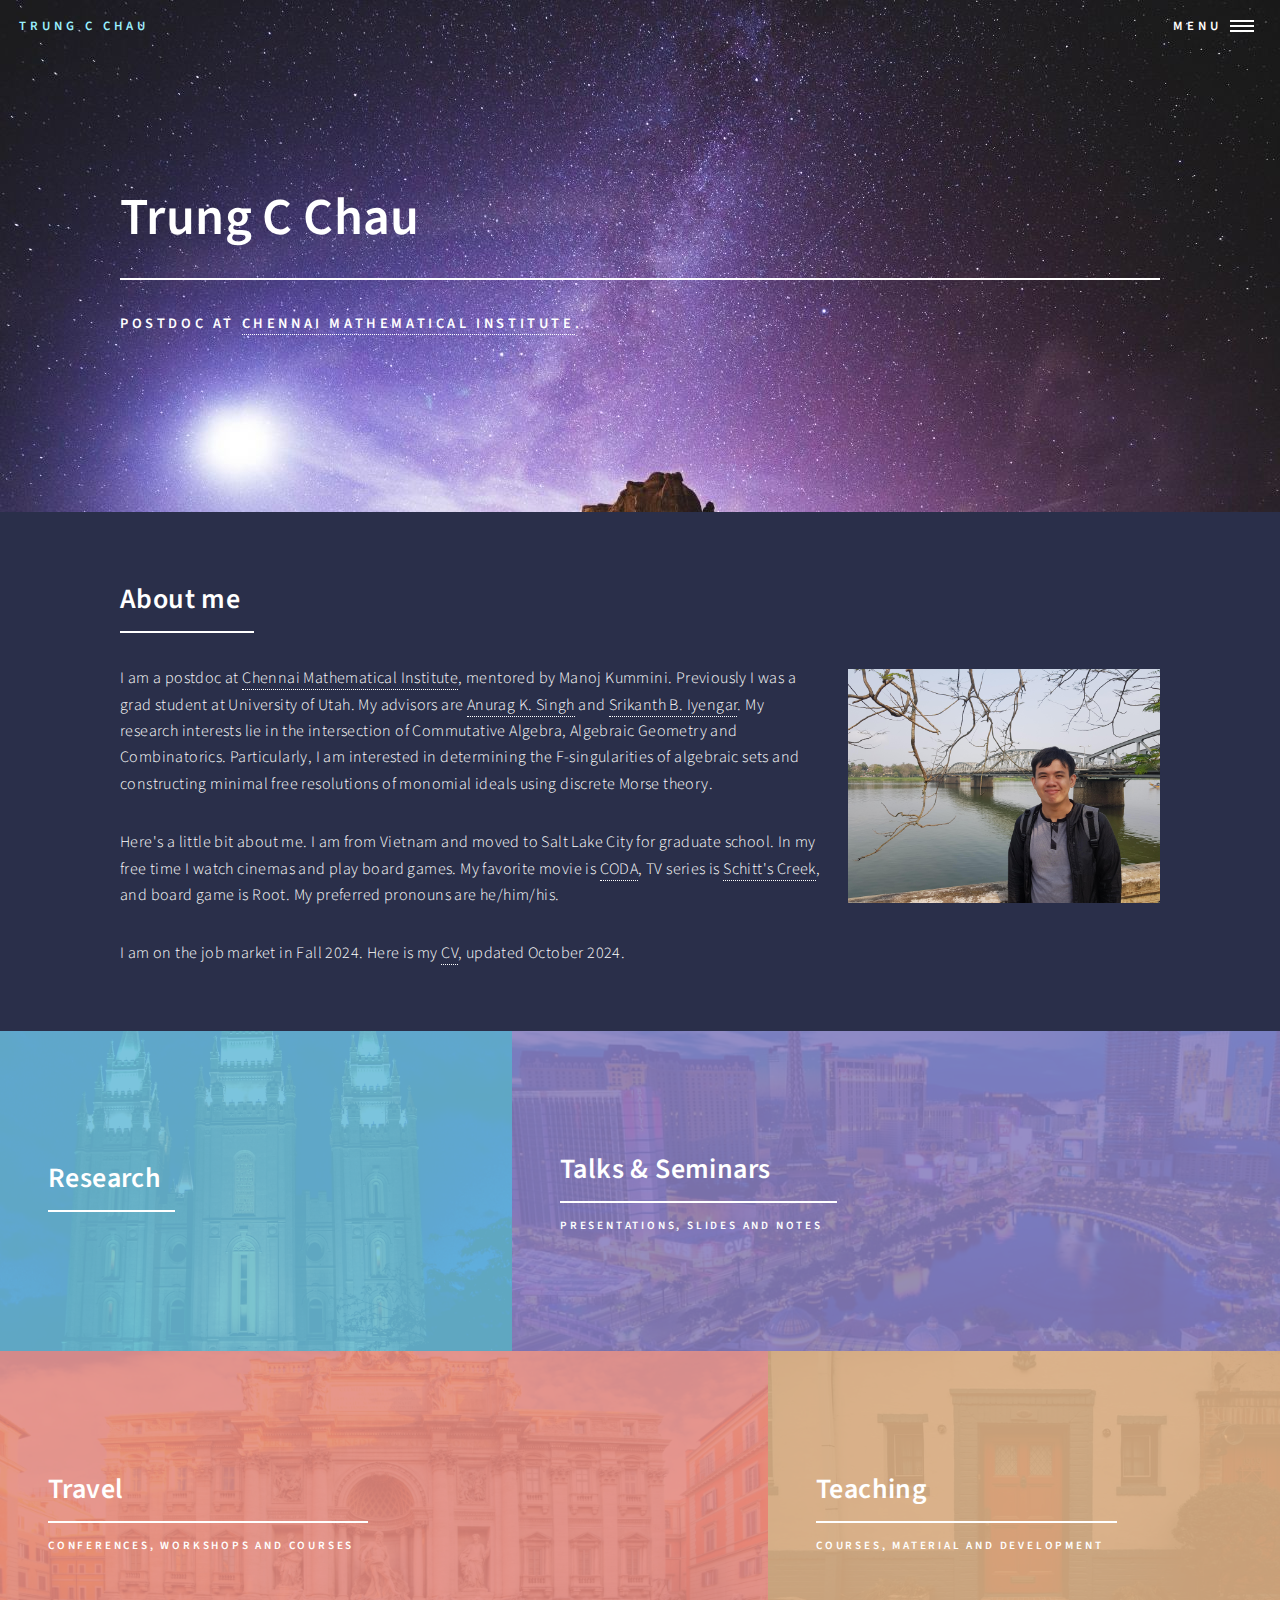
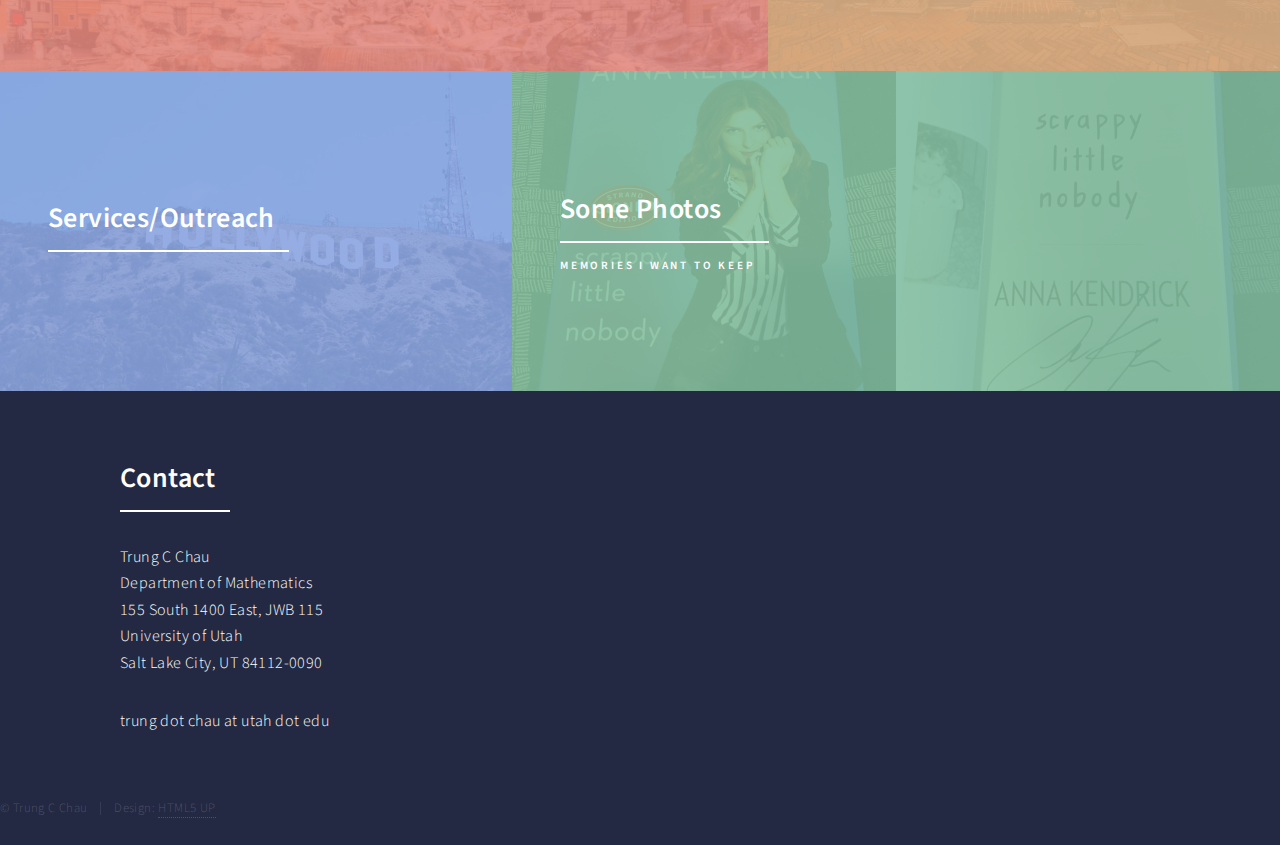
==== commit 1375846f: "Update index.html" ====
--- a/index.html
+++ b/index.html
@@ -48,7 +48,7 @@
 								<h1>Trung C Chau</h1>
 							</header>
 							<div class="content">
-								<p><strong>Fifth-year graduate student in Mathematics at the <a href="http://math.utah.edu">University of Utah</a></strong>.</p>
+								<p><strong>Postdoc at <a href="https://www.cmi.ac.in/">Chennai Mathematical Institute</a></strong>.</p>
 							</div>
 						</div>
 					</section>
@@ -63,12 +63,12 @@
 									</header>
 											
 
-<p><span class="image right"><img src="images/trung.jpg" alt="" /></span>I am a fifth-year graduate student at the <a href="http://www.math.utah.edu/">University of Utah</a>. My advisors are <a href="http://www.math.utah.edu/~singh">Anurag K. Singh</a> and <a href="http://www.math.utah.edu/~iyengar">Srikanth B. Iyengar</a>. My research interests lie in the intersection of Commutative Algebra, Algebraic Geometry and Combinatorics. Particularly, I am interested in determining the F-singularities of algebraic sets and constructing minimal free resolutions of monomial ideals using discrete Morse theory.
+<p><span class="image right"><img src="images/trung.jpg" alt="" /></span>I am a postdoc at <a href="https://www.cmi.ac.in/">Chennai Mathematical Institute</a>, mentored by Manoj Kummini. Previously I was a grad student at University of Utah. My advisors are <a href="http://www.math.utah.edu/~singh">Anurag K. Singh</a> and <a href="http://www.math.utah.edu/~iyengar">Srikanth B. Iyengar</a>. My research interests lie in the intersection of Commutative Algebra, Algebraic Geometry and Combinatorics. Particularly, I am interested in determining the F-singularities of algebraic sets and constructing minimal free resolutions of monomial ideals using discrete Morse theory.
 </p>
 
 <p>Here's a little bit about me. I am from Vietnam and moved to Salt Lake City for graduate school. In my free time I watch cinemas and play board games. My favorite movie is <a href="https://www.imdb.com/title/tt10366460/?ref_=nv_sr_srsg_0_tt_8_nm_0_q_coda ">CODA</a>, TV series is <a href="https://www.imdb.com/title/tt3526078/?ref_=nv_sr_srsg_0_tt_5_nm_3_q_schitt">Schitt's Creek</a>, and board game is Root. My preferred pronouns are he/him/his. </p>
 
-<p>I am on the job market in Fall 2023. Here is my <a href="files/CV.pdf">CV</a>, updated October 2023.	</p>
+<p>I am on the job market in Fall 2024. Here is my <a href="files/CV.pdf">CV</a>, updated October 2024.	</p>
 
 	
 
@@ -170,4 +170,4 @@
 			<script src="assets/js/main.js"></script>
 
 	</body>
-</html>+</html>
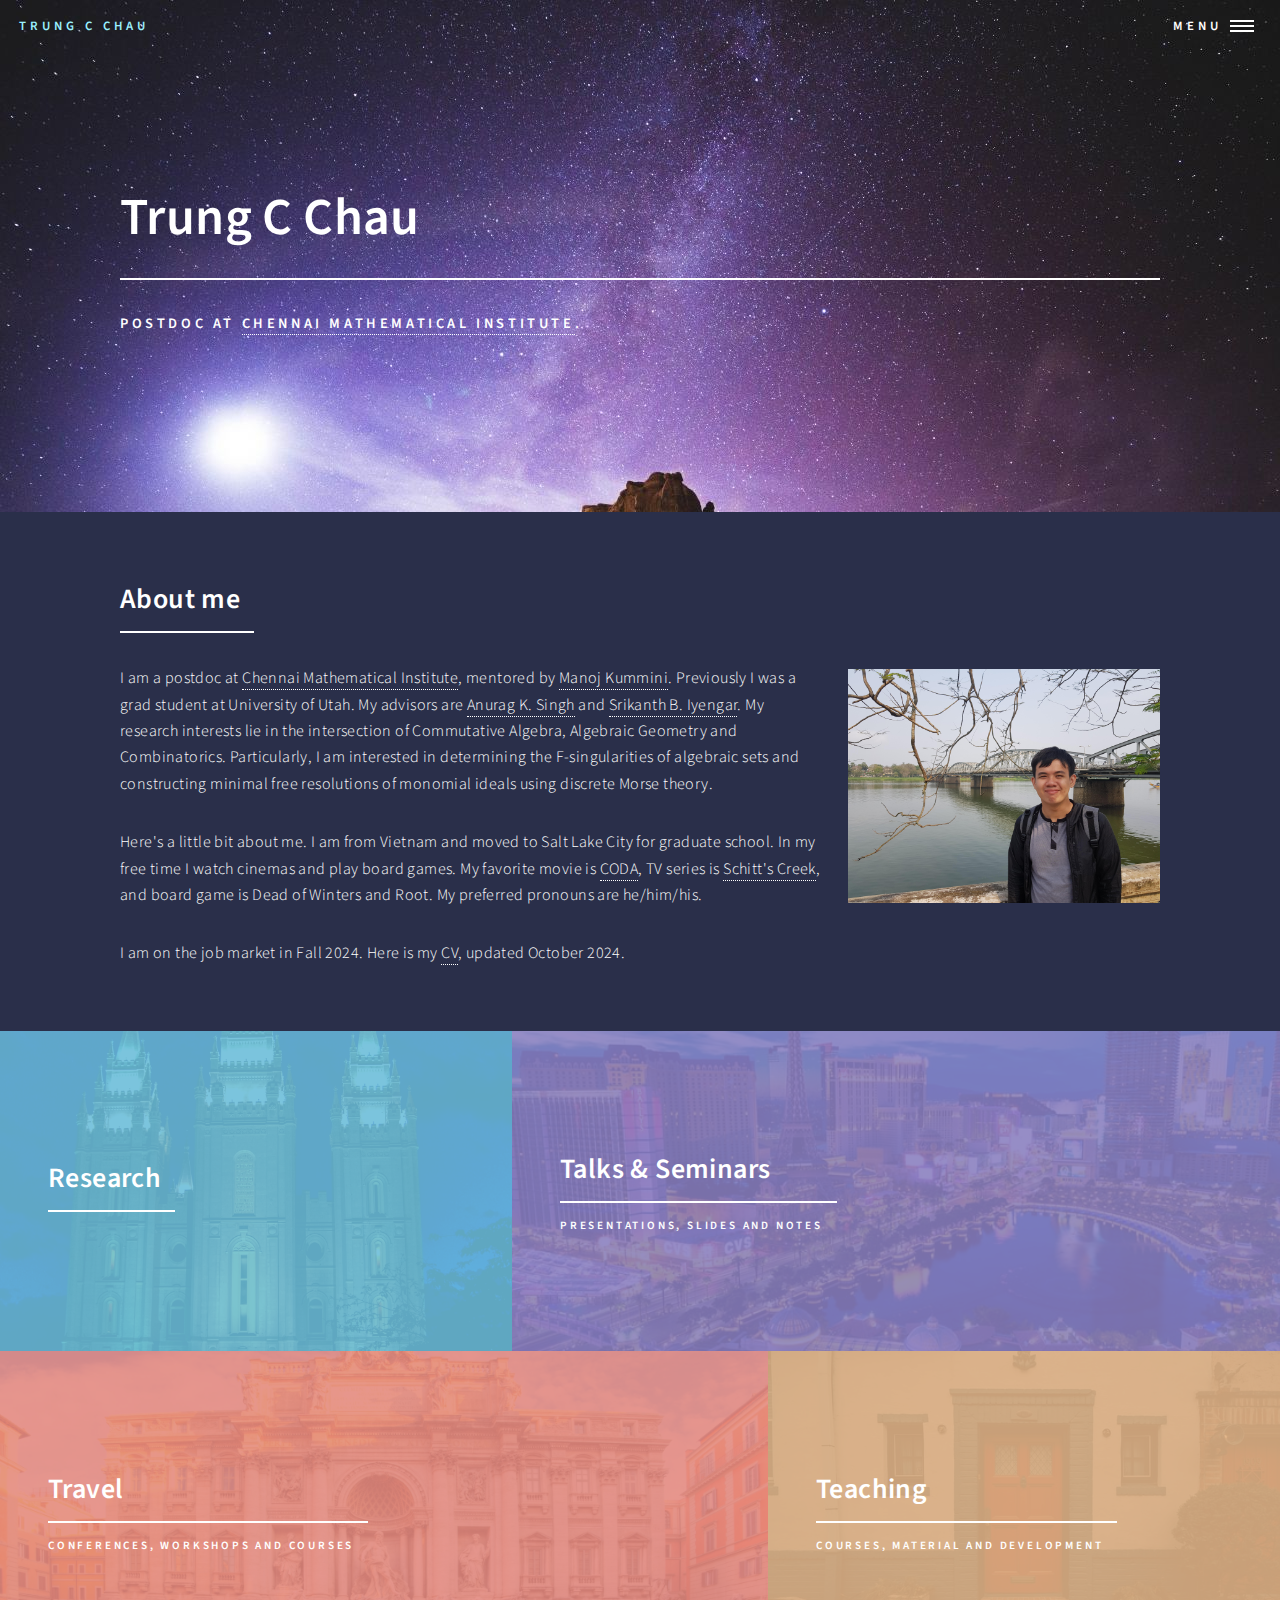
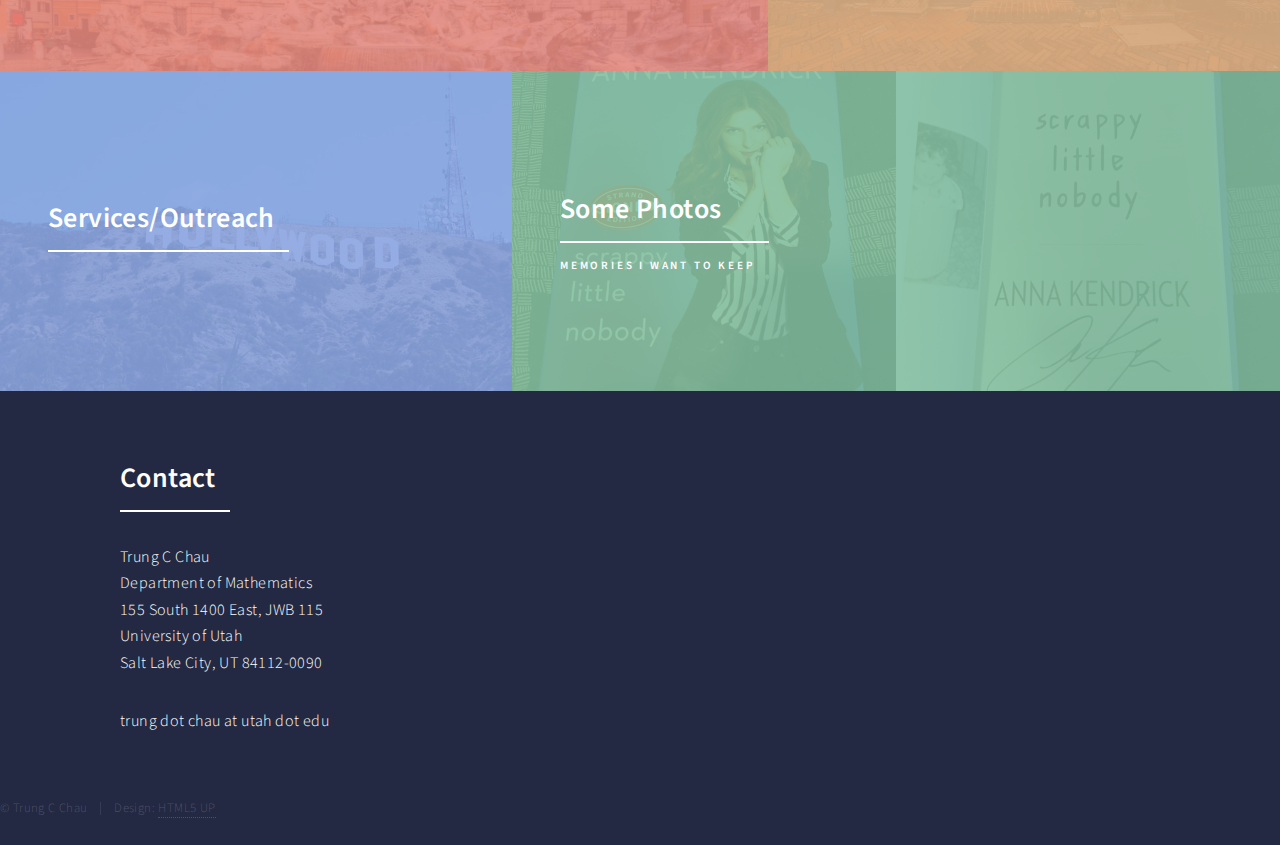
==== commit 1a81697c: "Update index.html" ====
--- a/index.html
+++ b/index.html
@@ -63,12 +63,12 @@
 									</header>
 											
 
-<p><span class="image right"><img src="images/trung.jpg" alt="" /></span>I am a postdoc at <a href="https://www.cmi.ac.in/">Chennai Mathematical Institute</a>, mentored by Manoj Kummini. Previously I was a grad student at University of Utah. My advisors are <a href="http://www.math.utah.edu/~singh">Anurag K. Singh</a> and <a href="http://www.math.utah.edu/~iyengar">Srikanth B. Iyengar</a>. My research interests lie in the intersection of Commutative Algebra, Algebraic Geometry and Combinatorics. Particularly, I am interested in determining the F-singularities of algebraic sets and constructing minimal free resolutions of monomial ideals using discrete Morse theory.
+<p><span class="image right"><img src="images/trung.jpg" alt="" /></span>I am a postdoc at <a href="https://www.cmi.ac.in/">Chennai Mathematical Institute</a>, mentored by <a href="https://www.cmi.ac.in/~mkummini/">Manoj Kummini</a>. Previously I was a grad student at University of Utah. My advisors are <a href="http://www.math.utah.edu/~singh">Anurag K. Singh</a> and <a href="http://www.math.utah.edu/~iyengar">Srikanth B. Iyengar</a>. My research interests lie in the intersection of Commutative Algebra, Algebraic Geometry and Combinatorics. Particularly, I am interested in determining the F-singularities of algebraic sets and constructing minimal free resolutions of monomial ideals using discrete Morse theory.
 </p>
 
-<p>Here's a little bit about me. I am from Vietnam and moved to Salt Lake City for graduate school. In my free time I watch cinemas and play board games. My favorite movie is <a href="https://www.imdb.com/title/tt10366460/?ref_=nv_sr_srsg_0_tt_8_nm_0_q_coda ">CODA</a>, TV series is <a href="https://www.imdb.com/title/tt3526078/?ref_=nv_sr_srsg_0_tt_5_nm_3_q_schitt">Schitt's Creek</a>, and board game is Root. My preferred pronouns are he/him/his. </p>
+<p>Here's a little bit about me. I am from Vietnam and moved to Salt Lake City for graduate school. In my free time I watch cinemas and play board games. My favorite movie is <a href="https://www.imdb.com/title/tt10366460/?ref_=nv_sr_srsg_0_tt_8_nm_0_q_coda ">CODA</a>, TV series is <a href="https://www.imdb.com/title/tt3526078/?ref_=nv_sr_srsg_0_tt_5_nm_3_q_schitt">Schitt's Creek</a>, and board game is Dead of Winters and Root. My preferred pronouns are he/him/his. </p>
 
-<p>I am on the job market in Fall 2024. Here is my <a href="files/CV.pdf">CV</a>, updated October 2024.	</p>
+<p>I am on the job market in Fall 2024. Here is my <a href="files/CV - Trung.pdf">CV</a>, updated October 2024.	</p>
 
 	
 
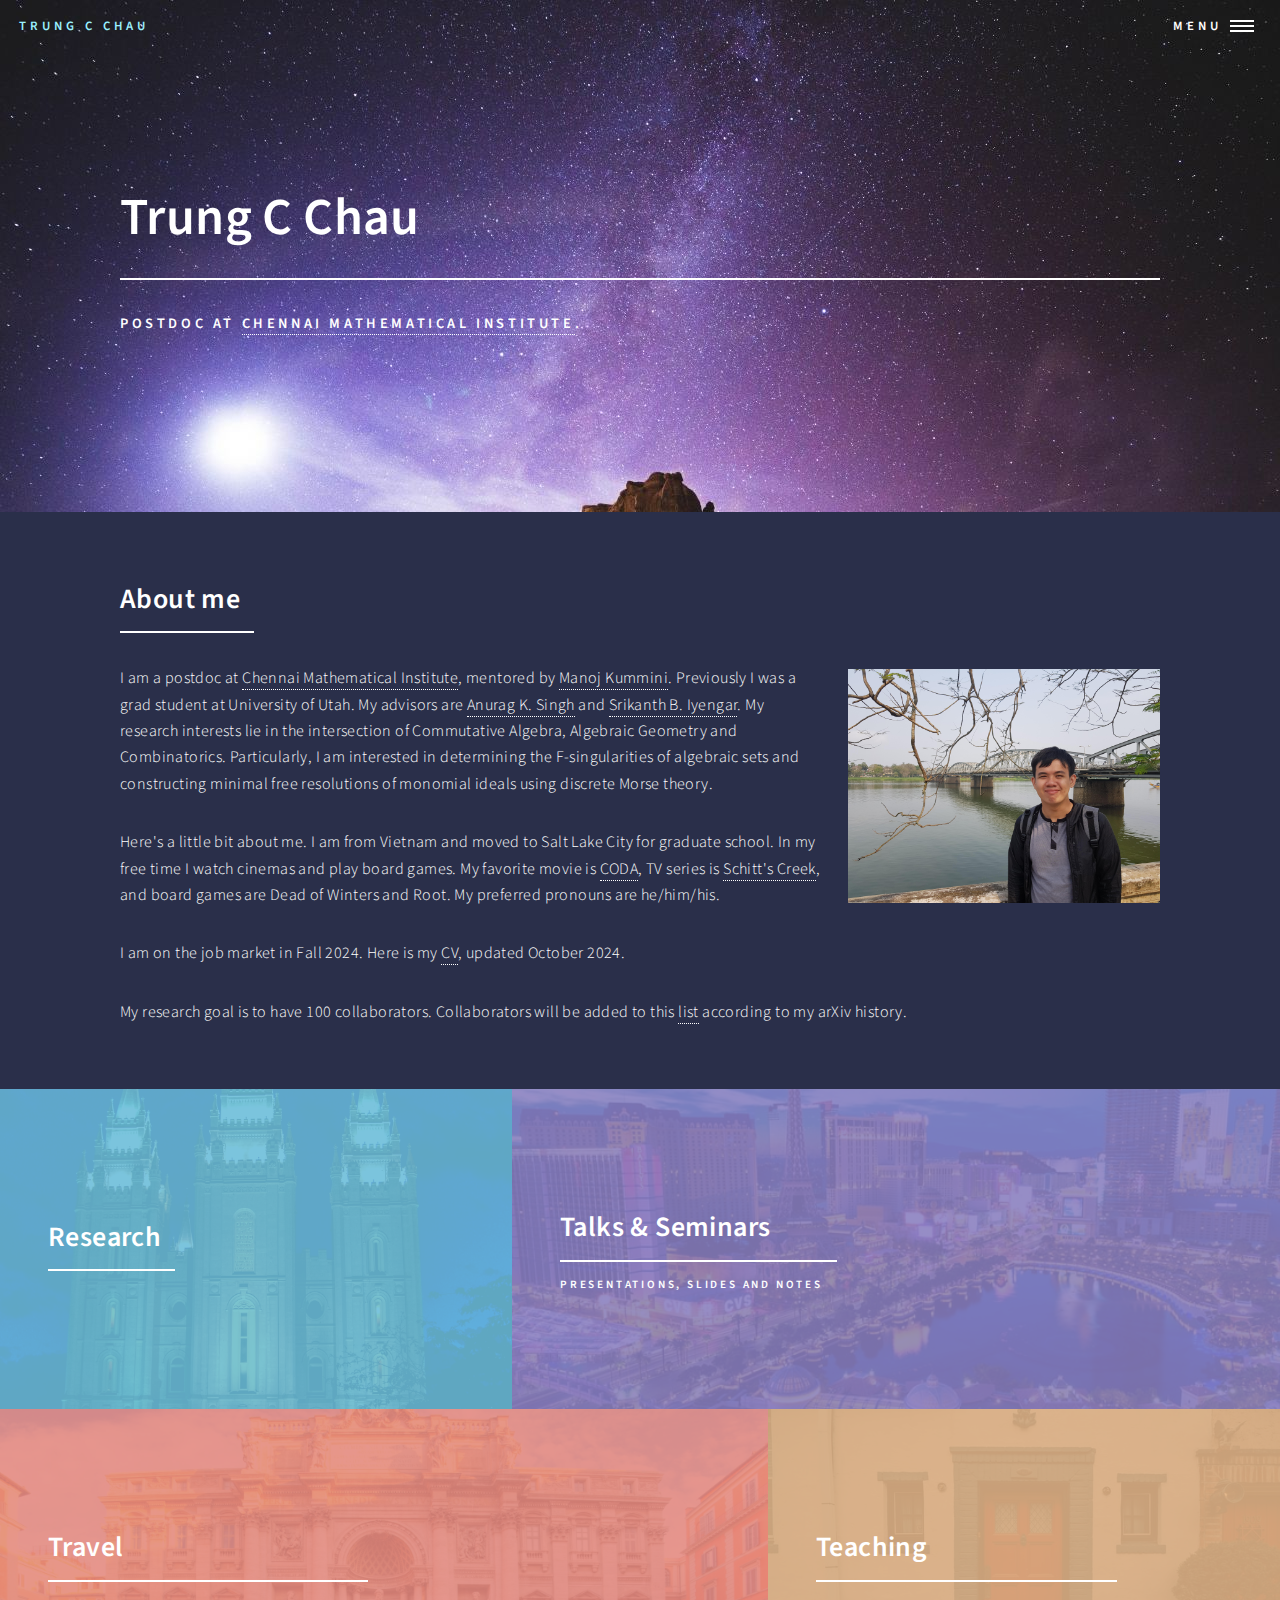
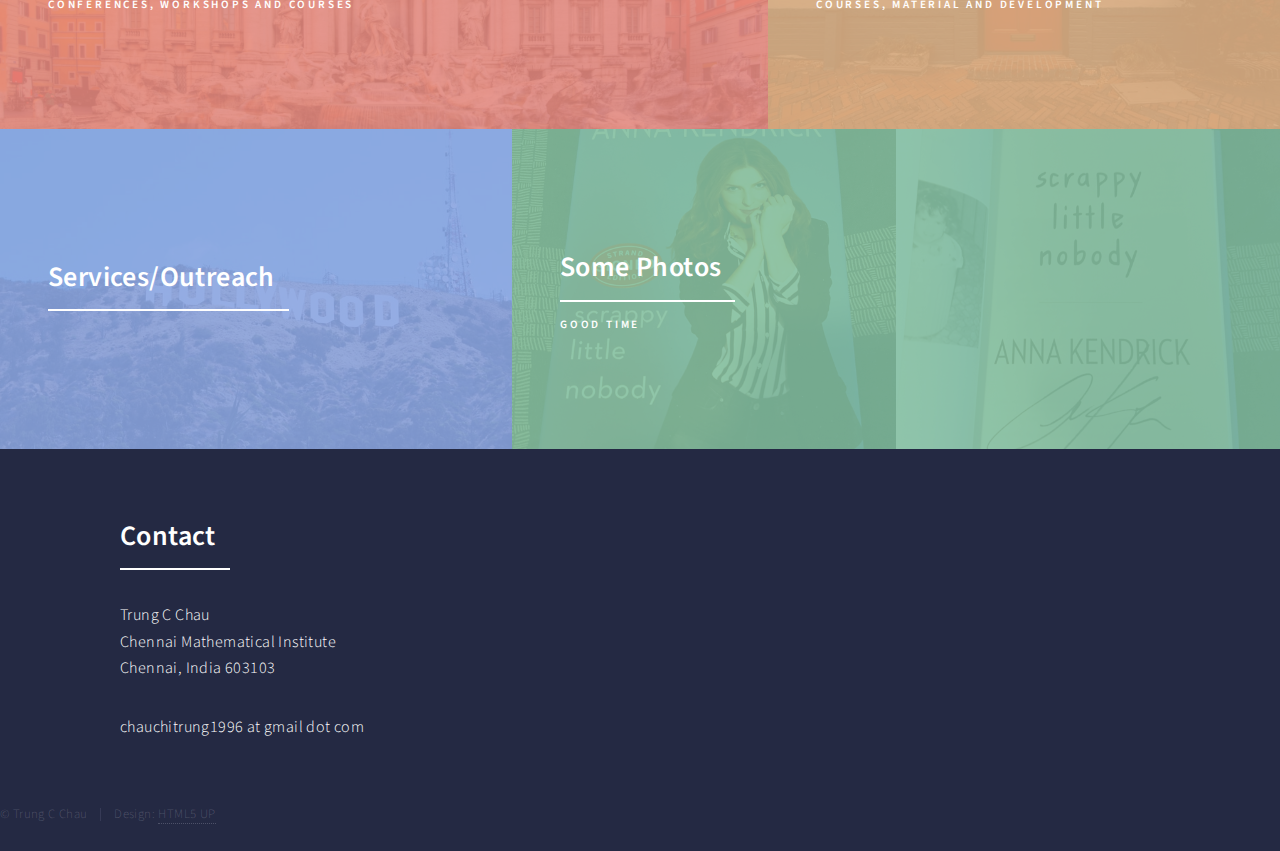
==== commit 013b6754: "Update index.html" ====
--- a/index.html
+++ b/index.html
@@ -66,11 +66,11 @@
 <p><span class="image right"><img src="images/trung.jpg" alt="" /></span>I am a postdoc at <a href="https://www.cmi.ac.in/">Chennai Mathematical Institute</a>, mentored by <a href="https://www.cmi.ac.in/~mkummini/">Manoj Kummini</a>. Previously I was a grad student at University of Utah. My advisors are <a href="http://www.math.utah.edu/~singh">Anurag K. Singh</a> and <a href="http://www.math.utah.edu/~iyengar">Srikanth B. Iyengar</a>. My research interests lie in the intersection of Commutative Algebra, Algebraic Geometry and Combinatorics. Particularly, I am interested in determining the F-singularities of algebraic sets and constructing minimal free resolutions of monomial ideals using discrete Morse theory.
 </p>
 
-<p>Here's a little bit about me. I am from Vietnam and moved to Salt Lake City for graduate school. In my free time I watch cinemas and play board games. My favorite movie is <a href="https://www.imdb.com/title/tt10366460/?ref_=nv_sr_srsg_0_tt_8_nm_0_q_coda ">CODA</a>, TV series is <a href="https://www.imdb.com/title/tt3526078/?ref_=nv_sr_srsg_0_tt_5_nm_3_q_schitt">Schitt's Creek</a>, and board game is Dead of Winters and Root. My preferred pronouns are he/him/his. </p>
+<p>Here's a little bit about me. I am from Vietnam and moved to Salt Lake City for graduate school. In my free time I watch cinemas and play board games. My favorite movie is <a href="https://www.imdb.com/title/tt10366460/?ref_=nv_sr_srsg_0_tt_8_nm_0_q_coda ">CODA</a>, TV series is <a href="https://www.imdb.com/title/tt3526078/?ref_=nv_sr_srsg_0_tt_5_nm_3_q_schitt">Schitt's Creek</a>, and board games are Dead of Winters and Root. My preferred pronouns are he/him/his. </p>
 
 <p>I am on the job market in Fall 2024. Here is my <a href="files/CV - Trung.pdf">CV</a>, updated October 2024.	</p>
 
-	
+<p>My research goal is to have 100 collaborators. Collaborators will be added to this <a href="collab.html" class="link">list</a> according to my arXiv history.	</p>
 
 								</div>
 							</section>
@@ -131,7 +131,7 @@
 									</span>
 									<header class="major">
 										<h3><a href="life.html" class="link">Some Photos</a></h3>
-										<p>Memories I want to keep</p>
+										<p>Good time</p>
 									</header>
 								</article>
 							</section>
@@ -143,7 +143,7 @@
 								<header class="major">
 									<h2>Contact</h2>
 								</header>
-								<p>Trung C Chau<br>Department of Mathematics<br>155 South 1400 East, JWB 115<br>University of Utah<br>Salt Lake City, UT 84112-0090</p><p>trung dot chau at utah dot edu</p>				
+								<p>Trung C Chau<br>Chennai Mathematical Institute<br>Chennai, India 603103</p><p>chauchitrung1996 at gmail dot com</p>				
 							</div>
 					</section>
 
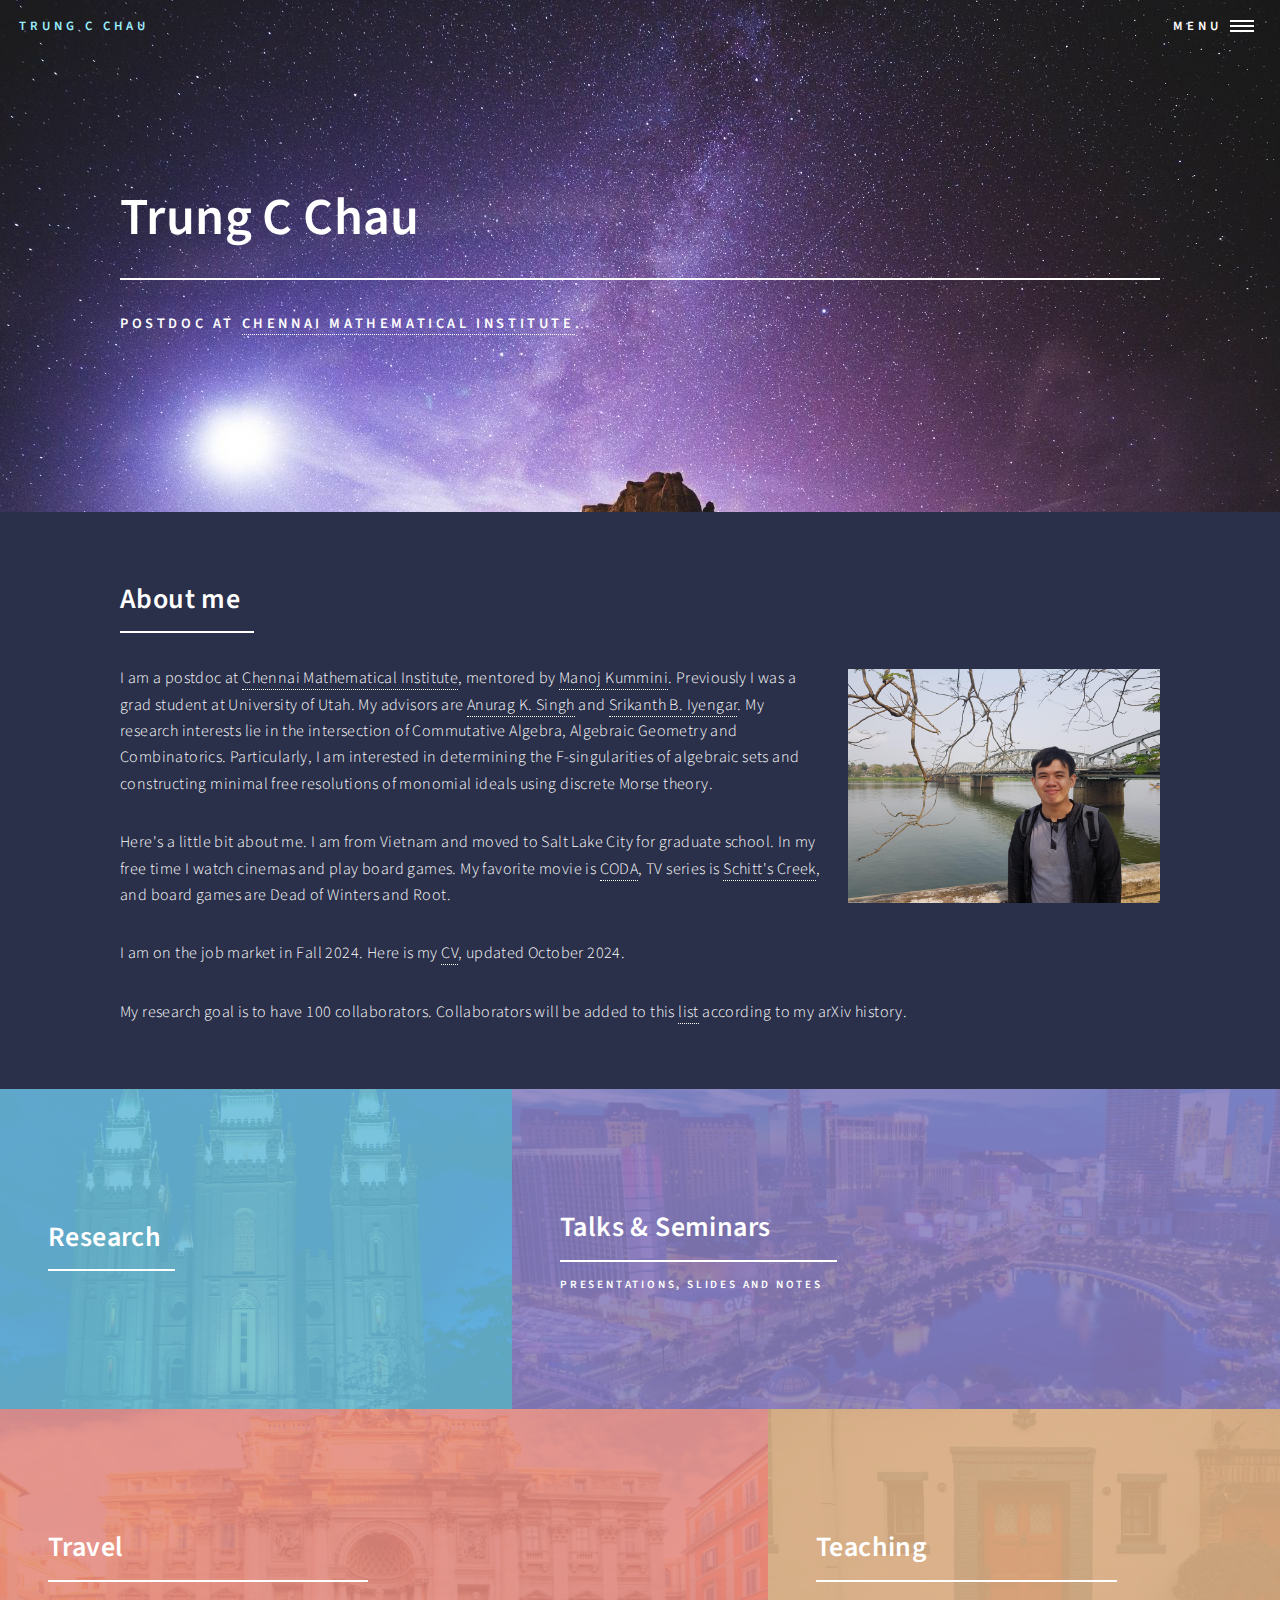
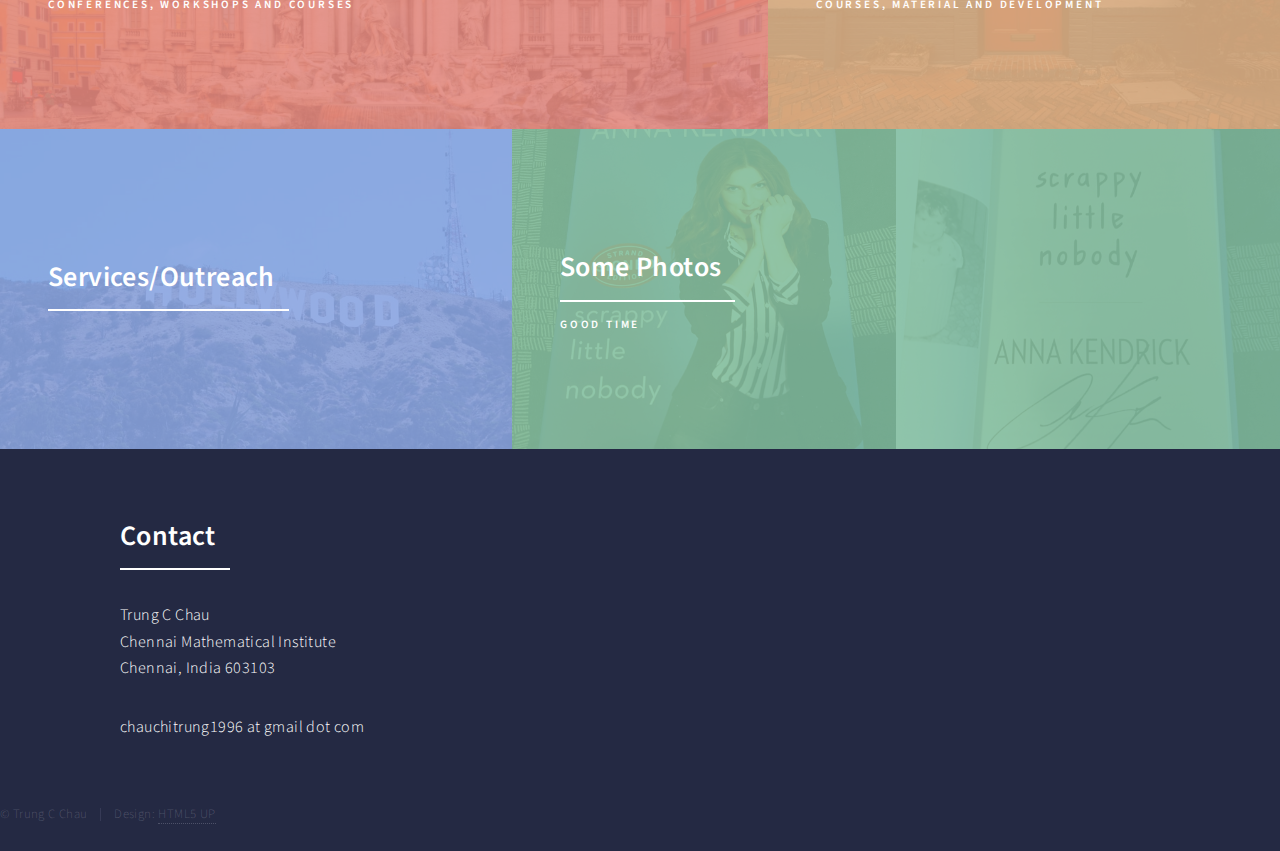
==== commit 4aeef63c: "Update index.html" ====
--- a/index.html
+++ b/index.html
@@ -35,6 +35,8 @@
 							<li><a href="teaching.html">Teaching</a></li>
 							<li><a href="services.html">Services/Outreach</a></li>
 							<li><a href="life.html">Some Photos</a></li>
+							  <li><a href="collab.html">Collaborator counter</a></li>
+							
 					</nav>
 
 				<!-- Banner -->
@@ -66,7 +68,7 @@
 <p><span class="image right"><img src="images/trung.jpg" alt="" /></span>I am a postdoc at <a href="https://www.cmi.ac.in/">Chennai Mathematical Institute</a>, mentored by <a href="https://www.cmi.ac.in/~mkummini/">Manoj Kummini</a>. Previously I was a grad student at University of Utah. My advisors are <a href="http://www.math.utah.edu/~singh">Anurag K. Singh</a> and <a href="http://www.math.utah.edu/~iyengar">Srikanth B. Iyengar</a>. My research interests lie in the intersection of Commutative Algebra, Algebraic Geometry and Combinatorics. Particularly, I am interested in determining the F-singularities of algebraic sets and constructing minimal free resolutions of monomial ideals using discrete Morse theory.
 </p>
 
-<p>Here's a little bit about me. I am from Vietnam and moved to Salt Lake City for graduate school. In my free time I watch cinemas and play board games. My favorite movie is <a href="https://www.imdb.com/title/tt10366460/?ref_=nv_sr_srsg_0_tt_8_nm_0_q_coda ">CODA</a>, TV series is <a href="https://www.imdb.com/title/tt3526078/?ref_=nv_sr_srsg_0_tt_5_nm_3_q_schitt">Schitt's Creek</a>, and board games are Dead of Winters and Root. My preferred pronouns are he/him/his. </p>
+<p>Here's a little bit about me. I am from Vietnam and moved to Salt Lake City for graduate school. In my free time I watch cinemas and play board games. My favorite movie is <a href="https://www.imdb.com/title/tt10366460/?ref_=nv_sr_srsg_0_tt_8_nm_0_q_coda ">CODA</a>, TV series is <a href="https://www.imdb.com/title/tt3526078/?ref_=nv_sr_srsg_0_tt_5_nm_3_q_schitt">Schitt's Creek</a>, and board games are Dead of Winters and Root. </p>
 
 <p>I am on the job market in Fall 2024. Here is my <a href="files/CV - Trung.pdf">CV</a>, updated October 2024.	</p>
 
